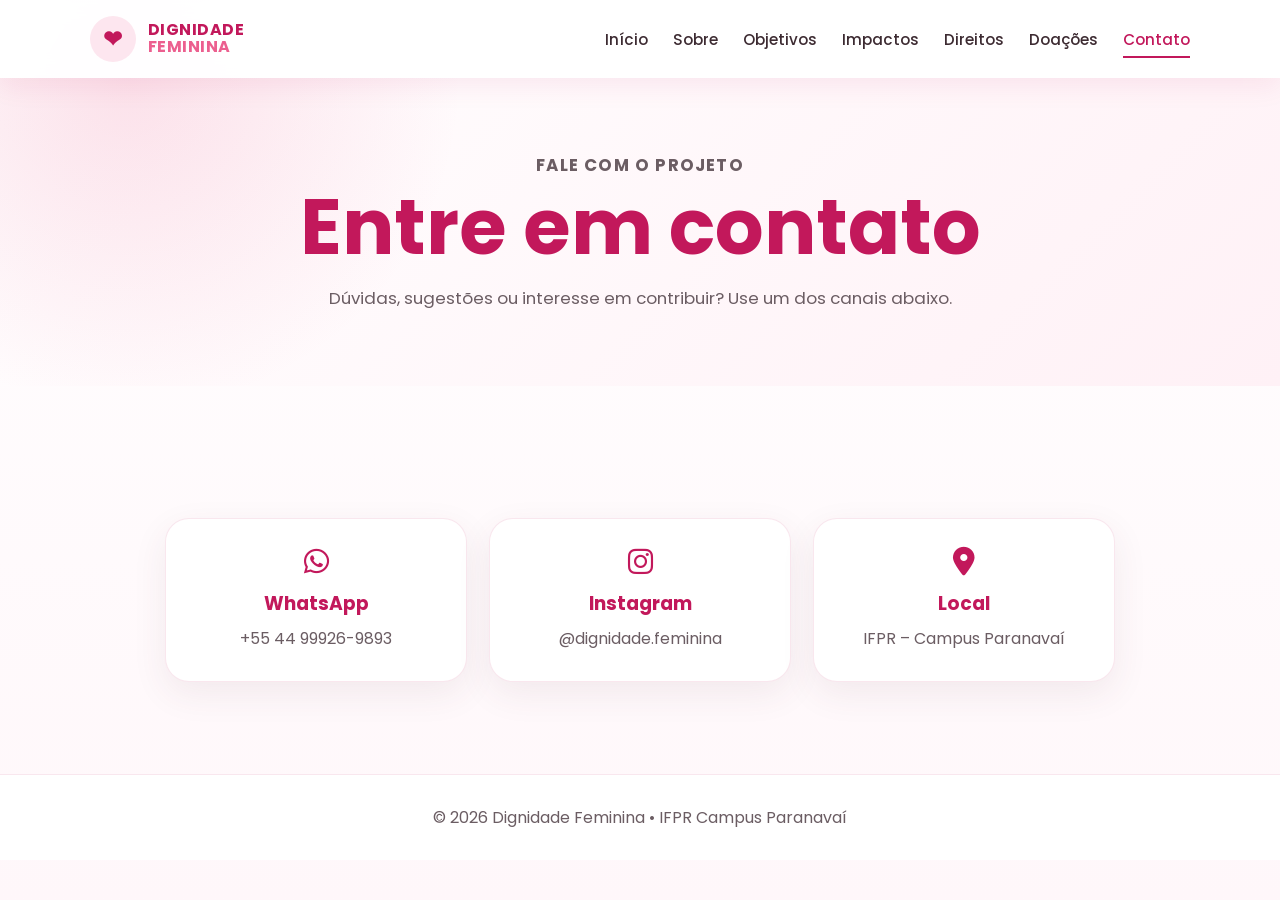
==== contato.html @ a15e407c "Versao inicial do site Dignidade Feminina" ====
<!DOCTYPE html><html lang="pt-BR"><head><meta charset="UTF-8"><meta name="viewport" content="width=device-width, initial-scale=1.0"><title>Dignidade Feminina | Contato</title><link rel="preconnect" href="https://fonts.googleapis.com"><link rel="preconnect" href="https://fonts.gstatic.com" crossorigin><link href="https://fonts.googleapis.com/css2?family=Poppins:wght@400;500;600;700;800&display=swap" rel="stylesheet"><link rel="stylesheet" href="https://cdnjs.cloudflare.com/ajax/libs/font-awesome/6.5.2/css/all.min.css"><link rel="stylesheet" href="css/style.css"></head><body>
<header class="cabecalho"><a href="index.html" class="logo"><span class="logo-icone">❤</span><span>Dignidade<br><strong>Feminina</strong></span></a><button class="menu-btn" id="menuBtn">☰</button><nav class="menu" id="menu"><a href="index.html">Início</a><a href="sobre.html">Sobre</a><a href="objetivos.html">Objetivos</a><a href="impactos.html">Impactos</a><a href="direitos.html">Direitos</a><a href="doacoes.html">Doações</a><a class="ativo" href="contato.html">Contato</a></nav></header>
<main><section class="page-hero"><p class="etiqueta">Fale com o projeto</p><h1>Entre em contato</h1><p>Dúvidas, sugestões ou interesse em contribuir? Use um dos canais abaixo.</p></section><section class="secao"><div class="contato-grid"><div class="contato-card"><i class="fa-brands fa-whatsapp"></i><h3>WhatsApp</h3><a href="https://wa.me/5544999269893" target="_blank">+55 44 99926-9893</a></div><div class="contato-card"><i class="fa-brands fa-instagram"></i><h3>Instagram</h3><a href="https://www.instagram.com/dignidade.feminina" target="_blank">@dignidade.feminina</a></div><div class="contato-card"><i class="fa-solid fa-location-dot"></i><h3>Local</h3><p>IFPR – Campus Paranavaí</p></div></div></section></main><footer><p>© 2026 Dignidade Feminina • IFPR Campus Paranavaí</p></footer><script src="js/script.js"></script></body></html>
---- css/style.css ----
:root {
  --rosa-escuro: #c2185b;
  --rosa: #d6336c;
  --rosa-medio: #ec5f8f;
  --rosa-claro: #fde6ef;
  --rosa-pastel: #fff4f8;
  --branco: #ffffff;
  --texto: #3d2b32;
  --cinza: #6b5d63;
  --cinza-claro: #f7f3f5;
  --borda: rgba(194, 24, 91, 0.10);
  --sombra: 0 18px 45px rgba(194, 24, 91, 0.16);
  --sombra-suave: 0 12px 35px rgba(95, 46, 66, 0.08);
}

* { margin: 0; padding: 0; box-sizing: border-box; }
html { scroll-behavior: smooth; }
body {
  font-family: 'Poppins', Arial, sans-serif;
  background: linear-gradient(180deg, #fff 0%, #fff7fa 100%);
  color: var(--texto);
  min-height: 100vh;
}
a { color: inherit; }

.cabecalho {
  width: 100%; min-height: 78px; padding: 16px 7%;
  background: rgba(255,255,255,.96); display:flex; align-items:center; justify-content:space-between;
  position:fixed; top:0; left:0; z-index:100; box-shadow:0 8px 25px rgba(194,24,91,.08);
  backdrop-filter: blur(10px);
}
.logo { display:flex; align-items:center; gap:12px; text-decoration:none; color:var(--rosa-escuro); font-weight:700; text-transform:uppercase; line-height:1.05; letter-spacing:.5px; }
.logo strong { color:var(--rosa-medio); }
.logo-icone { width:46px; height:46px; border-radius:50%; background:var(--rosa-claro); display:grid; place-items:center; font-size:23px; }
.menu { display:flex; align-items:center; gap:25px; }
.menu a { color:var(--texto); text-decoration:none; font-weight:500; font-size:.95rem; position:relative; padding:8px 0; }
.menu a::after { content:""; position:absolute; left:0; bottom:1px; width:0; height:2px; background:var(--rosa-escuro); transition:.2s; }
.menu a:hover, .menu a.ativo { color:var(--rosa-escuro); }
.menu a:hover::after, .menu a.ativo::after { width:100%; }
.menu-btn { display:none; border:none; background:var(--rosa-escuro); color:white; padding:8px 12px; border-radius:10px; font-size:1.3rem; cursor:pointer; }

.hero { min-height:100vh; padding:145px 7% 80px; display:grid; grid-template-columns:1.2fr .8fr; gap:50px; align-items:center; background:radial-gradient(circle at top right, rgba(236,95,143,.22), transparent 34%), linear-gradient(135deg,#fff 0%,#fff2f7 100%); }
.etiqueta { display:inline-block; color:var(--rosa-escuro); font-weight:700; text-transform:uppercase; letter-spacing:1.2px; font-size:.8rem; margin-bottom:14px; }
.etiqueta.clara { color:#fff; opacity:.92; }
.hero h1 { font-size:clamp(3rem,8vw,6.2rem); line-height:.96; color:var(--rosa-escuro); text-transform:uppercase; letter-spacing:-2px; margin-bottom:18px; }
.hero h2 { font-size:clamp(1.25rem,2.4vw,1.8rem); color:var(--rosa); margin-bottom:22px; max-width:750px; }
.hero p { max-width:710px; color:var(--cinza); font-size:1.08rem; line-height:1.8; }
.botoes { display:flex; gap:16px; flex-wrap:wrap; margin-top:34px; }
.btn { display:inline-block; padding:14px 24px; border-radius:14px; text-decoration:none; font-weight:700; transition:.25s ease; border:0; cursor:pointer; }
.btn.principal { background:var(--rosa-escuro); color:white; box-shadow:var(--sombra); }
.btn.secundario { color:var(--rosa-escuro); border:2px solid var(--rosa-escuro); background:white; }
.btn.branco { background:white; color:var(--rosa-escuro); }
.btn:hover { transform:translateY(-3px); }
.hero-card { background:white; border-radius:32px; padding:46px 38px; box-shadow:var(--sombra); border:1px solid var(--borda); position:relative; overflow:hidden; }
.hero-card::before { content:""; position:absolute; width:170px; height:170px; background:var(--rosa-claro); border-radius:50%; top:-60px; right:-45px; }
.circulo { width:90px; height:90px; border-radius:50%; background:linear-gradient(135deg,var(--rosa-escuro),var(--rosa-medio)); color:white; display:grid; place-items:center; font-size:3.2rem; margin-bottom:30px; position:relative; z-index:1; }
.hero-card h3 { color:var(--rosa-escuro); font-size:2rem; margin-bottom:15px; position:relative; z-index:1; }
.hero-card p { color:var(--cinza); line-height:1.8; position:relative; z-index:1; }

.secao { padding:92px 7%; text-align:center; }
.secao h2, .doacoes h2 { color:var(--rosa-escuro); font-size:clamp(2rem,4vw,3rem); margin-bottom:20px; }
.texto-central { max-width:920px; margin:0 auto; color:var(--cinza); line-height:1.9; font-size:1.06rem; }
.cards { display:grid; grid-template-columns:repeat(4,1fr); gap:22px; margin-top:45px; }
.card { background:white; border-radius:26px; padding:30px 24px; text-align:left; box-shadow:var(--sombra); border:1px solid var(--borda); transition:.25s ease; }
.card:hover { transform:translateY(-6px); }
.card span.numero { display:inline-grid; place-items:center; width:48px; height:48px; border-radius:15px; background:var(--rosa-claro); color:var(--rosa-escuro); font-weight:800; margin-bottom:24px; }
.card h3 { color:var(--rosa-escuro); font-size:1.35rem; margin-bottom:12px; }
.card p { color:var(--cinza); line-height:1.7; font-size:.96rem; }

.home-faixa { padding:70px 7%; background:white; }
.home-faixa .conteudo-faixa { max-width:1160px; margin:auto; display:grid; grid-template-columns:.85fr 1.15fr; gap:55px; align-items:center; }
.home-faixa .bloco-destaque { background:linear-gradient(135deg,var(--rosa-escuro),var(--rosa-medio)); color:white; border-radius:30px; padding:42px; box-shadow:var(--sombra); }
.home-faixa .bloco-destaque strong { font-size:3rem; display:block; line-height:1; margin-bottom:12px; }
.home-faixa .bloco-destaque p { line-height:1.7; }
.home-faixa h2 { color:var(--rosa-escuro); font-size:clamp(2rem,4vw,3rem); margin-bottom:16px; }
.home-faixa p { color:var(--cinza); line-height:1.8; }

.page-hero { padding:150px 7% 72px; text-align:center; background:radial-gradient(circle at 10% 20%, rgba(236,95,143,.18), transparent 28%), linear-gradient(135deg,#fff,#fff1f6); }
.page-hero h1 { color:var(--rosa-escuro); font-size:clamp(2.7rem,6vw,5rem); line-height:1.03; margin:8px auto 16px; max-width:1000px; }
.page-hero p { max-width:820px; margin:0 auto; color:var(--cinza); line-height:1.8; font-size:1.05rem; }

.conteudo-pagina { padding:75px 7%; }
.conteudo-largo { max-width:1120px; margin:0 auto; }
.bloco-texto { background:white; border-radius:26px; padding:38px; box-shadow:var(--sombra-suave); border:1px solid var(--borda); margin-bottom:28px; }
.bloco-texto h2 { color:var(--rosa-escuro); margin-bottom:14px; font-size:1.8rem; }
.bloco-texto h3 { color:var(--rosa); margin:24px 0 8px; }
.bloco-texto p, .bloco-texto li { color:var(--cinza); line-height:1.85; }
.bloco-texto ul { padding-left:22px; }

.grid-2 { display:grid; grid-template-columns:repeat(2,1fr); gap:22px; }
.grid-3 { display:grid; grid-template-columns:repeat(3,1fr); gap:22px; }
.dado-card { background:white; border-radius:26px; padding:30px; border:1px solid var(--borda); box-shadow:var(--sombra-suave); text-align:left; }
.dado-card .valor { color:var(--rosa-escuro); font-size:2.3rem; font-weight:800; line-height:1.1; display:block; margin-bottom:10px; }
.dado-card p { color:var(--cinza); line-height:1.65; }
.dado-card small { display:block; margin-top:14px; color:#8b7c83; }

.impacto-card { background:white; border-radius:26px; padding:30px; box-shadow:var(--sombra-suave); border:1px solid var(--borda); }
.impacto-icone { width:55px; height:55px; display:grid; place-items:center; background:var(--rosa-claro); color:var(--rosa-escuro); border-radius:18px; font-size:1.35rem; margin-bottom:18px; }
.impacto-card h3 { color:var(--rosa-escuro); margin-bottom:10px; }
.impacto-card p { color:var(--cinza); line-height:1.7; }

.mito-card { background:white; border-radius:24px; padding:28px; border:1px solid var(--borda); box-shadow:var(--sombra-suave); }
.mito-card .selo { display:inline-block; font-size:.75rem; font-weight:800; letter-spacing:1px; text-transform:uppercase; color:white; background:var(--rosa-escuro); padding:7px 11px; border-radius:999px; margin-bottom:15px; }
.mito-card.verdade .selo { background:var(--rosa-medio); }
.mito-card h3 { margin-bottom:10px; color:var(--texto); }
.mito-card p { color:var(--cinza); line-height:1.7; }

.passos { counter-reset:passo; display:grid; gap:16px; margin-top:25px; }
.passo { counter-increment:passo; display:grid; grid-template-columns:52px 1fr; gap:16px; align-items:start; background:var(--rosa-pastel); padding:20px; border-radius:18px; }
.passo::before { content:counter(passo); width:44px; height:44px; border-radius:50%; background:var(--rosa-escuro); color:white; display:grid; place-items:center; font-weight:800; }
.passo h3 { color:var(--rosa-escuro); margin-bottom:5px; }
.passo p { color:var(--cinza); line-height:1.65; }

.cta-rosa { margin:30px 7% 80px; padding:48px; border-radius:32px; background:linear-gradient(135deg,var(--rosa-escuro),var(--rosa-medio)); color:white; display:flex; align-items:center; justify-content:space-between; gap:30px; box-shadow:var(--sombra); }
.cta-rosa h2 { color:white; margin-bottom:10px; font-size:2rem; }
.cta-rosa p { max-width:780px; line-height:1.75; opacity:.95; }

.doacoes { margin:30px 7%; padding:48px; border-radius:32px; background:linear-gradient(135deg,var(--rosa-escuro),var(--rosa-medio)); color:white; display:flex; align-items:center; justify-content:space-between; gap:30px; box-shadow:var(--sombra); }
.doacoes h2 { color:white; margin-bottom:12px; }
.doacoes p { max-width:850px; line-height:1.8; }

.contato-grid { display:grid; grid-template-columns:repeat(3,1fr); gap:22px; max-width:950px; margin:40px auto 0; }
.contato-card { background:white; padding:28px; border-radius:24px; box-shadow:var(--sombra-suave); border:1px solid var(--borda); text-align:center; }
.contato-card i { font-size:1.8rem; color:var(--rosa-escuro); margin-bottom:14px; }
.contato-card h3 { color:var(--rosa-escuro); margin-bottom:8px; }
.contato-card a, .contato-card p { color:var(--cinza); text-decoration:none; line-height:1.65; }
.contato-card a:hover { color:var(--rosa-escuro); text-decoration:underline; }

.fonte-box { margin-top:28px; padding:20px 24px; border-radius:18px; background:#fff8fb; border-left:4px solid var(--rosa-medio); color:var(--cinza); font-size:.9rem; line-height:1.7; }
.fonte-box a { color:var(--rosa-escuro); font-weight:600; }

footer { text-align:center; padding:30px 7%; color:var(--cinza); background:white; border-top:1px solid var(--borda); }

@media (max-width: 1050px) {
  .menu { gap:17px; }
  .menu a { font-size:.88rem; }
  .cards { grid-template-columns:repeat(2,1fr); }
  .grid-3 { grid-template-columns:repeat(2,1fr); }
}
@media (max-width: 900px) {
  .menu-btn { display:block; }
  .menu { display:none; position:absolute; top:78px; left:0; width:100%; background:white; padding:22px 7%; flex-direction:column; align-items:flex-start; box-shadow:0 16px 30px rgba(194,24,91,.12); }
  .menu.ativo { display:flex; }
  .hero { grid-template-columns:1fr; padding-top:125px; }
  .home-faixa .conteudo-faixa, .grid-2 { grid-template-columns:1fr; }
  .cta-rosa, .doacoes { flex-direction:column; align-items:flex-start; }
  .contato-grid { grid-template-columns:1fr; }
}
@media (max-width: 560px) {
  .cards, .grid-3 { grid-template-columns:1fr; }
  .hero h1 { letter-spacing:-1px; }
  .doacoes, .cta-rosa { padding:32px 24px; }
  .bloco-texto { padding:28px 22px; }
  .page-hero { padding-top:125px; }
}

/* Gráfico da página inicial */
.home-dados-layout { align-items:stretch !important; }
.painel-grafico {
  background:linear-gradient(145deg,#fff 0%,#fff8fb 100%);
  border:1px solid var(--borda);
  border-radius:30px;
  padding:34px;
  box-shadow:var(--sombra);
  text-align:left;
  position:relative;
  overflow:hidden;
}
.painel-grafico::after {
  content:""; position:absolute; width:180px; height:180px; border-radius:50%;
  background:rgba(236,95,143,.10); right:-70px; top:-85px; pointer-events:none;
}
.grafico-cabecalho { display:flex; justify-content:space-between; gap:20px; align-items:flex-start; position:relative; z-index:1; }
.grafico-cabecalho strong { display:block; color:var(--rosa-escuro); font-size:clamp(2.7rem,5vw,4.4rem); line-height:1; margin:4px 0 10px; }
.grafico-resumo { color:var(--cinza) !important; line-height:1.6 !important; font-size:.96rem !important; max-width:520px; }
.grafico-ano { flex:0 0 auto; background:var(--rosa-claro); color:var(--rosa-escuro); font-size:.74rem; font-weight:700; padding:8px 11px; border-radius:999px; }
.grafico-barras { display:grid; gap:22px; margin-top:30px; position:relative; z-index:1; }
.barra-item { display:grid; gap:8px; }
.barra-topo { display:flex; justify-content:space-between; gap:18px; align-items:flex-end; color:var(--texto); font-size:.84rem; }
.barra-topo span { color:var(--cinza); font-weight:500; }
.barra-topo b { color:var(--rosa-escuro); white-space:nowrap; font-size:.9rem; }
.barra-trilho { width:100%; height:13px; border-radius:999px; background:#f4dce5; overflow:hidden; }
.barra-trilho span { display:block; height:100%; min-width:10px; border-radius:999px; background:linear-gradient(90deg,var(--rosa-escuro),var(--rosa-medio)); box-shadow:0 4px 12px rgba(194,24,91,.18); }
.grafico-fonte { margin-top:24px; color:#8b7c83 !important; font-size:.76rem !important; line-height:1.55 !important; }
.home-texto-dados { display:flex; flex-direction:column; justify-content:center; }
.mini-destaques { display:grid; grid-template-columns:1fr 1fr; gap:13px; margin-top:24px; }
.mini-destaques > div { display:flex; gap:12px; align-items:flex-start; background:var(--rosa-pastel); border:1px solid var(--borda); border-radius:17px; padding:15px; }
.mini-destaques i { width:35px; height:35px; border-radius:11px; background:var(--rosa-claro); color:var(--rosa-escuro); display:grid; place-items:center; flex:0 0 35px; }
.mini-destaques span { display:grid; gap:2px; }
.mini-destaques b { color:var(--rosa-escuro); font-size:.88rem; }
.mini-destaques small { color:var(--cinza); line-height:1.45; font-size:.75rem; }

@media (max-width: 900px) {
  .grafico-cabecalho { flex-direction:column; }
}
@media (max-width: 560px) {
  .painel-grafico { padding:25px 20px; }
  .mini-destaques { grid-template-columns:1fr; }
  .barra-topo { font-size:.77rem; }
}
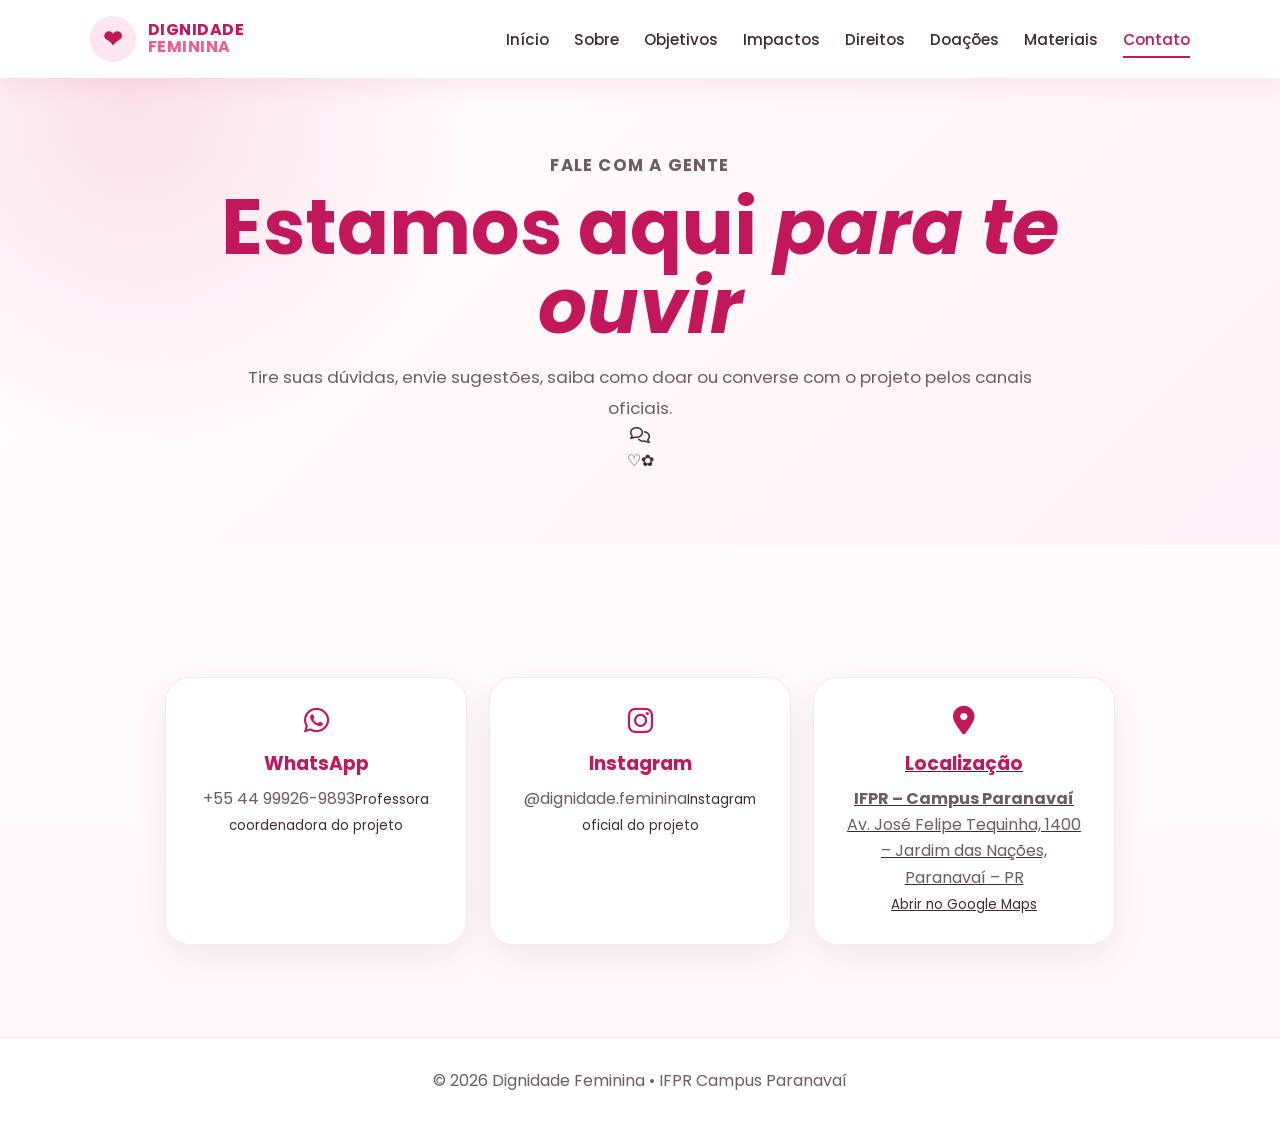
==== commit 4b9ed907: "Add files via upload" ====
--- a/contato.html
+++ b/contato.html
@@ -1,3 +1,13 @@
-<!DOCTYPE html><html lang="pt-BR"><head><meta charset="UTF-8"><meta name="viewport" content="width=device-width, initial-scale=1.0"><title>Dignidade Feminina | Contato</title><link rel="preconnect" href="https://fonts.googleapis.com"><link rel="preconnect" href="https://fonts.gstatic.com" crossorigin><link href="https://fonts.googleapis.com/css2?family=Poppins:wght@400;500;600;700;800&display=swap" rel="stylesheet"><link rel="stylesheet" href="https://cdnjs.cloudflare.com/ajax/libs/font-awesome/6.5.2/css/all.min.css"><link rel="stylesheet" href="css/style.css"></head><body>
-<header class="cabecalho"><a href="index.html" class="logo"><span class="logo-icone">❤</span><span>Dignidade<br><strong>Feminina</strong></span></a><button class="menu-btn" id="menuBtn">☰</button><nav class="menu" id="menu"><a href="index.html">Início</a><a href="sobre.html">Sobre</a><a href="objetivos.html">Objetivos</a><a href="impactos.html">Impactos</a><a href="direitos.html">Direitos</a><a href="doacoes.html">Doações</a><a class="ativo" href="contato.html">Contato</a></nav></header>
-<main><section class="page-hero"><p class="etiqueta">Fale com o projeto</p><h1>Entre em contato</h1><p>Dúvidas, sugestões ou interesse em contribuir? Use um dos canais abaixo.</p></section><section class="secao"><div class="contato-grid"><div class="contato-card"><i class="fa-brands fa-whatsapp"></i><h3>WhatsApp</h3><a href="https://wa.me/5544999269893" target="_blank">+55 44 99926-9893</a></div><div class="contato-card"><i class="fa-brands fa-instagram"></i><h3>Instagram</h3><a href="https://www.instagram.com/dignidade.feminina" target="_blank">@dignidade.feminina</a></div><div class="contato-card"><i class="fa-solid fa-location-dot"></i><h3>Local</h3><p>IFPR – Campus Paranavaí</p></div></div></section></main><footer><p>© 2026 Dignidade Feminina • IFPR Campus Paranavaí</p></footer><script src="js/script.js"></script></body></html>
+<!DOCTYPE html><html lang="pt-BR"><head><meta charset="UTF-8"><meta name="viewport" content="width=device-width, initial-scale=1.0"><title>Dignidade Feminina | Contato</title><link rel="preconnect" href="https://fonts.googleapis.com"><link rel="preconnect" href="https://fonts.gstatic.com" crossorigin><link href="https://fonts.googleapis.com/css2?family=Poppins:wght@400;500;600;700;800&display=swap" rel="stylesheet"><link rel="stylesheet" href="https://cdnjs.cloudflare.com/ajax/libs/font-awesome/6.5.2/css/all.min.css"><link rel="stylesheet" href="css/style.css"></head><body class="page-contato">
+<header class="cabecalho"><a href="index.html" class="logo"><span class="logo-icone">❤</span><span>Dignidade<br><strong>Feminina</strong></span></a><button class="menu-btn" id="menuBtn">☰</button><nav class="menu" id="menu"><a href="index.html">Início</a><a href="sobre.html">Sobre</a><a href="objetivos.html">Objetivos</a><a href="impactos.html">Impactos</a><a href="direitos.html">Direitos</a><a href="doacoes.html">Doações</a><a href="materiais.html">Materiais</a><a class="ativo" href="contato.html">Contato</a></nav></header>
+<main><section class="page-hero unified-hero">
+      <div class="unified-hero-copy">
+        <p class="etiqueta">Fale com a gente <span class="linha-etiqueta"></span></p>
+        <h1>Estamos aqui <em>para te ouvir</em></h1>
+        <p>Tire suas dúvidas, envie sugestões, saiba como doar ou converse com o projeto pelos canais oficiais.</p>
+      </div>
+      <div class="unified-hero-art" aria-hidden="true">
+        <div class="art-orb"><i class="fa-regular fa-comments"></i></div>
+        <span class="art-heart">♡</span><span class="art-flower">✿</span>
+      </div>
+    </section><section class="secao"><div class="contato-grid"><div class="contato-card"><i class="fa-brands fa-whatsapp"></i><h3>WhatsApp</h3><a href="https://wa.me/5544999269893" target="_blank" rel="noopener">+55 44 99926-9893</a><small>Professora coordenadora do projeto</small></div><div class="contato-card"><i class="fa-brands fa-instagram"></i><h3>Instagram</h3><a href="https://www.instagram.com/dignidade.feminina" target="_blank" rel="noopener">@dignidade.feminina</a><small>Instagram oficial do projeto</small></div><a class="contato-card contato-card-link" href="https://www.google.com/maps/search/?api=1&query=Av.%20Jos%C3%A9%20Felipe%20Tequinha%2C%201400%20-%20Jardim%20das%20Na%C3%A7%C3%B5es%2C%20Paranava%C3%AD%20-%20PR" target="_blank" rel="noopener"><i class="fa-solid fa-location-dot"></i><h3>Localização</h3><p><strong>IFPR – Campus Paranavaí</strong><br>Av. José Felipe Tequinha, 1400 – Jardim das Nações, Paranavaí – PR</p><small>Abrir no Google Maps</small></a></div></section></main><footer><p>© 2026 Dignidade Feminina • IFPR Campus Paranavaí</p></footer><script src="js/script.js"></script></body></html>
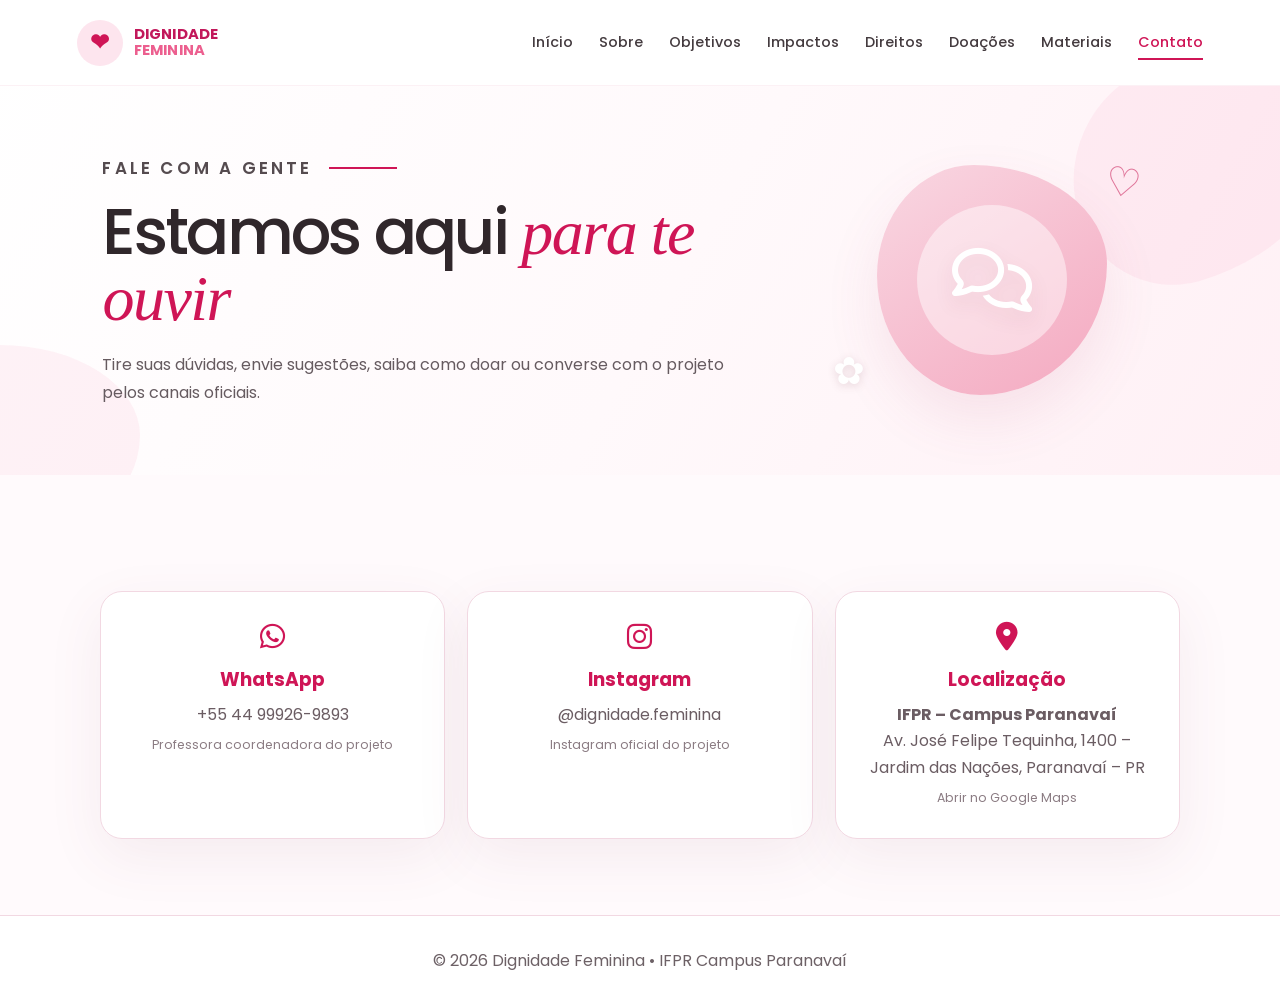
==== commit acea82a5: "Add files via upload" ====
--- a/contato.html
+++ b/contato.html
@@ -1,4 +1,4 @@
-<!DOCTYPE html><html lang="pt-BR"><head><meta charset="UTF-8"><meta name="viewport" content="width=device-width, initial-scale=1.0"><title>Dignidade Feminina | Contato</title><link rel="preconnect" href="https://fonts.googleapis.com"><link rel="preconnect" href="https://fonts.gstatic.com" crossorigin><link href="https://fonts.googleapis.com/css2?family=Poppins:wght@400;500;600;700;800&display=swap" rel="stylesheet"><link rel="stylesheet" href="https://cdnjs.cloudflare.com/ajax/libs/font-awesome/6.5.2/css/all.min.css"><link rel="stylesheet" href="css/style.css"></head><body class="page-contato">
+<!DOCTYPE html><html lang="pt-BR"><head><meta charset="UTF-8"><meta name="viewport" content="width=device-width, initial-scale=1.0"><title>Dignidade Feminina | Contato</title><link rel="preconnect" href="https://fonts.googleapis.com"><link rel="preconnect" href="https://fonts.gstatic.com" crossorigin><link href="https://fonts.googleapis.com/css2?family=Poppins:wght@400;500;600;700;800&display=swap" rel="stylesheet"><link rel="stylesheet" href="https://cdnjs.cloudflare.com/ajax/libs/font-awesome/6.5.2/css/all.min.css"><link rel="stylesheet" href="style.css"></head><body class="page-contato">
 <header class="cabecalho"><a href="index.html" class="logo"><span class="logo-icone">❤</span><span>Dignidade<br><strong>Feminina</strong></span></a><button class="menu-btn" id="menuBtn">☰</button><nav class="menu" id="menu"><a href="index.html">Início</a><a href="sobre.html">Sobre</a><a href="objetivos.html">Objetivos</a><a href="impactos.html">Impactos</a><a href="direitos.html">Direitos</a><a href="doacoes.html">Doações</a><a href="materiais.html">Materiais</a><a class="ativo" href="contato.html">Contato</a></nav></header>
 <main><section class="page-hero unified-hero">
       <div class="unified-hero-copy">
@@ -10,4 +10,4 @@
         <div class="art-orb"><i class="fa-regular fa-comments"></i></div>
         <span class="art-heart">♡</span><span class="art-flower">✿</span>
       </div>
-    </section><section class="secao"><div class="contato-grid"><div class="contato-card"><i class="fa-brands fa-whatsapp"></i><h3>WhatsApp</h3><a href="https://wa.me/5544999269893" target="_blank" rel="noopener">+55 44 99926-9893</a><small>Professora coordenadora do projeto</small></div><div class="contato-card"><i class="fa-brands fa-instagram"></i><h3>Instagram</h3><a href="https://www.instagram.com/dignidade.feminina" target="_blank" rel="noopener">@dignidade.feminina</a><small>Instagram oficial do projeto</small></div><a class="contato-card contato-card-link" href="https://www.google.com/maps/search/?api=1&query=Av.%20Jos%C3%A9%20Felipe%20Tequinha%2C%201400%20-%20Jardim%20das%20Na%C3%A7%C3%B5es%2C%20Paranava%C3%AD%20-%20PR" target="_blank" rel="noopener"><i class="fa-solid fa-location-dot"></i><h3>Localização</h3><p><strong>IFPR – Campus Paranavaí</strong><br>Av. José Felipe Tequinha, 1400 – Jardim das Nações, Paranavaí – PR</p><small>Abrir no Google Maps</small></a></div></section></main><footer><p>© 2026 Dignidade Feminina • IFPR Campus Paranavaí</p></footer><script src="js/script.js"></script></body></html>
+    </section><section class="secao"><div class="contato-grid"><div class="contato-card"><i class="fa-brands fa-whatsapp"></i><h3>WhatsApp</h3><a href="https://wa.me/5544999269893" target="_blank" rel="noopener">+55 44 99926-9893</a><small>Professora coordenadora do projeto</small></div><div class="contato-card"><i class="fa-brands fa-instagram"></i><h3>Instagram</h3><a href="https://www.instagram.com/dignidade.feminina" target="_blank" rel="noopener">@dignidade.feminina</a><small>Instagram oficial do projeto</small></div><a class="contato-card contato-card-link" href="https://www.google.com/maps/search/?api=1&query=Av.%20Jos%C3%A9%20Felipe%20Tequinha%2C%201400%20-%20Jardim%20das%20Na%C3%A7%C3%B5es%2C%20Paranava%C3%AD%20-%20PR" target="_blank" rel="noopener"><i class="fa-solid fa-location-dot"></i><h3>Localização</h3><p><strong>IFPR – Campus Paranavaí</strong><br>Av. José Felipe Tequinha, 1400 – Jardim das Nações, Paranavaí – PR</p><small>Abrir no Google Maps</small></a></div></section></main><footer><p>© 2026 Dignidade Feminina • IFPR Campus Paranavaí</p></footer><script src="script.js"></script></body></html>
--- a/style.css
+++ b/style.css
@@ -0,0 +1,620 @@
+:root {
+  --rosa-escuro: #c2185b;
+  --rosa: #d6336c;
+  --rosa-medio: #ec5f8f;
+  --rosa-claro: #fde6ef;
+  --rosa-pastel: #fff4f8;
+  --branco: #ffffff;
+  --texto: #3d2b32;
+  --cinza: #6b5d63;
+  --cinza-claro: #f7f3f5;
+  --borda: rgba(194, 24, 91, 0.10);
+  --sombra: 0 18px 45px rgba(194, 24, 91, 0.16);
+  --sombra-suave: 0 12px 35px rgba(95, 46, 66, 0.08);
+}
+
+* { margin: 0; padding: 0; box-sizing: border-box; }
+html { scroll-behavior: smooth; }
+body {
+  font-family: 'Poppins', Arial, sans-serif;
+  background: linear-gradient(180deg, #fff 0%, #fff7fa 100%);
+  color: var(--texto);
+  min-height: 100vh;
+}
+a { color: inherit; }
+
+.cabecalho {
+  width: 100%; min-height: 78px; padding: 16px 7%;
+  background: rgba(255,255,255,.96); display:flex; align-items:center; justify-content:space-between;
+  position:fixed; top:0; left:0; z-index:100; box-shadow:0 8px 25px rgba(194,24,91,.08);
+  backdrop-filter: blur(10px);
+}
+.logo { display:flex; align-items:center; gap:12px; text-decoration:none; color:var(--rosa-escuro); font-weight:700; text-transform:uppercase; line-height:1.05; letter-spacing:.5px; }
+.logo strong { color:var(--rosa-medio); }
+.logo-icone { width:46px; height:46px; border-radius:50%; background:var(--rosa-claro); display:grid; place-items:center; font-size:23px; }
+.menu { display:flex; align-items:center; gap:25px; }
+.menu a { color:var(--texto); text-decoration:none; font-weight:500; font-size:.95rem; position:relative; padding:8px 0; }
+.menu a::after { content:""; position:absolute; left:0; bottom:1px; width:0; height:2px; background:var(--rosa-escuro); transition:.2s; }
+.menu a:hover, .menu a.ativo { color:var(--rosa-escuro); }
+.menu a:hover::after, .menu a.ativo::after { width:100%; }
+.menu-btn { display:none; border:none; background:var(--rosa-escuro); color:white; padding:8px 12px; border-radius:10px; font-size:1.3rem; cursor:pointer; }
+
+.hero { min-height:100vh; padding:145px 7% 80px; display:grid; grid-template-columns:1.2fr .8fr; gap:50px; align-items:center; background:radial-gradient(circle at top right, rgba(236,95,143,.22), transparent 34%), linear-gradient(135deg,#fff 0%,#fff2f7 100%); }
+.etiqueta { display:inline-block; color:var(--rosa-escuro); font-weight:700; text-transform:uppercase; letter-spacing:1.2px; font-size:.8rem; margin-bottom:14px; }
+.etiqueta.clara { color:#fff; opacity:.92; }
+.hero h1 { font-size:clamp(3rem,8vw,6.2rem); line-height:.96; color:var(--rosa-escuro); text-transform:uppercase; letter-spacing:-2px; margin-bottom:18px; }
+.hero h2 { font-size:clamp(1.25rem,2.4vw,1.8rem); color:var(--rosa); margin-bottom:22px; max-width:750px; }
+.hero p { max-width:710px; color:var(--cinza); font-size:1.08rem; line-height:1.8; }
+.botoes { display:flex; gap:16px; flex-wrap:wrap; margin-top:34px; }
+.btn { display:inline-block; padding:14px 24px; border-radius:14px; text-decoration:none; font-weight:700; transition:.25s ease; border:0; cursor:pointer; }
+.btn.principal { background:var(--rosa-escuro); color:white; box-shadow:var(--sombra); }
+.btn.secundario { color:var(--rosa-escuro); border:2px solid var(--rosa-escuro); background:white; }
+.btn.branco { background:white; color:var(--rosa-escuro); }
+.btn:hover { transform:translateY(-3px); }
+.hero-card { background:white; border-radius:32px; padding:46px 38px; box-shadow:var(--sombra); border:1px solid var(--borda); position:relative; overflow:hidden; }
+.hero-card::before { content:""; position:absolute; width:170px; height:170px; background:var(--rosa-claro); border-radius:50%; top:-60px; right:-45px; }
+.circulo { width:90px; height:90px; border-radius:50%; background:linear-gradient(135deg,var(--rosa-escuro),var(--rosa-medio)); color:white; display:grid; place-items:center; font-size:3.2rem; margin-bottom:30px; position:relative; z-index:1; }
+.hero-card h3 { color:var(--rosa-escuro); font-size:2rem; margin-bottom:15px; position:relative; z-index:1; }
+.hero-card p { color:var(--cinza); line-height:1.8; position:relative; z-index:1; }
+
+.secao { padding:92px 7%; text-align:center; }
+.secao h2, .doacoes h2 { color:var(--rosa-escuro); font-size:clamp(2rem,4vw,3rem); margin-bottom:20px; }
+.texto-central { max-width:920px; margin:0 auto; color:var(--cinza); line-height:1.9; font-size:1.06rem; }
+.cards { display:grid; grid-template-columns:repeat(4,1fr); gap:22px; margin-top:45px; }
+.card { background:white; border-radius:26px; padding:30px 24px; text-align:left; box-shadow:var(--sombra); border:1px solid var(--borda); transition:.25s ease; }
+.card:hover { transform:translateY(-6px); }
+.card span.numero { display:inline-grid; place-items:center; width:48px; height:48px; border-radius:15px; background:var(--rosa-claro); color:var(--rosa-escuro); font-weight:800; margin-bottom:24px; }
+.card h3 { color:var(--rosa-escuro); font-size:1.35rem; margin-bottom:12px; }
+.card p { color:var(--cinza); line-height:1.7; font-size:.96rem; }
+
+.home-faixa { padding:70px 7%; background:white; }
+.home-faixa .conteudo-faixa { max-width:1160px; margin:auto; display:grid; grid-template-columns:.85fr 1.15fr; gap:55px; align-items:center; }
+.home-faixa .bloco-destaque { background:linear-gradient(135deg,var(--rosa-escuro),var(--rosa-medio)); color:white; border-radius:30px; padding:42px; box-shadow:var(--sombra); }
+.home-faixa .bloco-destaque strong { font-size:3rem; display:block; line-height:1; margin-bottom:12px; }
+.home-faixa .bloco-destaque p { line-height:1.7; }
+.home-faixa h2 { color:var(--rosa-escuro); font-size:clamp(2rem,4vw,3rem); margin-bottom:16px; }
+.home-faixa p { color:var(--cinza); line-height:1.8; }
+
+.page-hero { padding:150px 7% 72px; text-align:center; background:radial-gradient(circle at 10% 20%, rgba(236,95,143,.18), transparent 28%), linear-gradient(135deg,#fff,#fff1f6); }
+.page-hero h1 { color:var(--rosa-escuro); font-size:clamp(2.7rem,6vw,5rem); line-height:1.03; margin:8px auto 16px; max-width:1000px; }
+.page-hero p { max-width:820px; margin:0 auto; color:var(--cinza); line-height:1.8; font-size:1.05rem; }
+
+.conteudo-pagina { padding:75px 7%; }
+.conteudo-largo { max-width:1120px; margin:0 auto; }
+.bloco-texto { background:white; border-radius:26px; padding:38px; box-shadow:var(--sombra-suave); border:1px solid var(--borda); margin-bottom:28px; }
+.bloco-texto h2 { color:var(--rosa-escuro); margin-bottom:14px; font-size:1.8rem; }
+.bloco-texto h3 { color:var(--rosa); margin:24px 0 8px; }
+.bloco-texto p, .bloco-texto li { color:var(--cinza); line-height:1.85; }
+.bloco-texto ul { padding-left:22px; }
+
+.grid-2 { display:grid; grid-template-columns:repeat(2,1fr); gap:22px; }
+.grid-3 { display:grid; grid-template-columns:repeat(3,1fr); gap:22px; }
+.dado-card { background:white; border-radius:26px; padding:30px; border:1px solid var(--borda); box-shadow:var(--sombra-suave); text-align:left; }
+.dado-card .valor { color:var(--rosa-escuro); font-size:2.3rem; font-weight:800; line-height:1.1; display:block; margin-bottom:10px; }
+.dado-card p { color:var(--cinza); line-height:1.65; }
+.dado-card small { display:block; margin-top:14px; color:#8b7c83; }
+
+.impacto-card { background:white; border-radius:26px; padding:30px; box-shadow:var(--sombra-suave); border:1px solid var(--borda); }
+.impacto-icone { width:55px; height:55px; display:grid; place-items:center; background:var(--rosa-claro); color:var(--rosa-escuro); border-radius:18px; font-size:1.35rem; margin-bottom:18px; }
+.impacto-card h3 { color:var(--rosa-escuro); margin-bottom:10px; }
+.impacto-card p { color:var(--cinza); line-height:1.7; }
+
+.mito-card { background:white; border-radius:24px; padding:28px; border:1px solid var(--borda); box-shadow:var(--sombra-suave); }
+.mito-card .selo { display:inline-block; font-size:.75rem; font-weight:800; letter-spacing:1px; text-transform:uppercase; color:white; background:var(--rosa-escuro); padding:7px 11px; border-radius:999px; margin-bottom:15px; }
+.mito-card.verdade .selo { background:var(--rosa-medio); }
+.mito-card h3 { margin-bottom:10px; color:var(--texto); }
+.mito-card p { color:var(--cinza); line-height:1.7; }
+
+.passos { counter-reset:passo; display:grid; gap:16px; margin-top:25px; }
+.passo { counter-increment:passo; display:grid; grid-template-columns:52px 1fr; gap:16px; align-items:start; background:var(--rosa-pastel); padding:20px; border-radius:18px; }
+.passo::before { content:counter(passo); width:44px; height:44px; border-radius:50%; background:var(--rosa-escuro); color:white; display:grid; place-items:center; font-weight:800; }
+.passo h3 { color:var(--rosa-escuro); margin-bottom:5px; }
+.passo p { color:var(--cinza); line-height:1.65; }
+
+.cta-rosa { margin:30px 7% 80px; padding:48px; border-radius:32px; background:linear-gradient(135deg,var(--rosa-escuro),var(--rosa-medio)); color:white; display:flex; align-items:center; justify-content:space-between; gap:30px; box-shadow:var(--sombra); }
+.cta-rosa h2 { color:white; margin-bottom:10px; font-size:2rem; }
+.cta-rosa p { max-width:780px; line-height:1.75; opacity:.95; }
+
+.doacoes { margin:30px 7%; padding:48px; border-radius:32px; background:linear-gradient(135deg,var(--rosa-escuro),var(--rosa-medio)); color:white; display:flex; align-items:center; justify-content:space-between; gap:30px; box-shadow:var(--sombra); }
+.doacoes h2 { color:white; margin-bottom:12px; }
+.doacoes p { max-width:850px; line-height:1.8; }
+
+.contato-grid { display:grid; grid-template-columns:repeat(3,1fr); gap:22px; max-width:950px; margin:40px auto 0; }
+.contato-card { background:white; padding:28px; border-radius:24px; box-shadow:var(--sombra-suave); border:1px solid var(--borda); text-align:center; }
+.contato-card i { font-size:1.8rem; color:var(--rosa-escuro); margin-bottom:14px; }
+.contato-card h3 { color:var(--rosa-escuro); margin-bottom:8px; }
+.contato-card a, .contato-card p { color:var(--cinza); text-decoration:none; line-height:1.65; }
+.contato-card a:hover { color:var(--rosa-escuro); text-decoration:underline; }
+
+.fonte-box { margin-top:28px; padding:20px 24px; border-radius:18px; background:#fff8fb; border-left:4px solid var(--rosa-medio); color:var(--cinza); font-size:.9rem; line-height:1.7; }
+.fonte-box a { color:var(--rosa-escuro); font-weight:600; }
+
+footer { text-align:center; padding:30px 7%; color:var(--cinza); background:white; border-top:1px solid var(--borda); }
+
+@media (max-width: 1050px) {
+  .menu { gap:17px; }
+  .menu a { font-size:.88rem; }
+  .cards { grid-template-columns:repeat(2,1fr); }
+  .grid-3 { grid-template-columns:repeat(2,1fr); }
+}
+@media (max-width: 900px) {
+  .menu-btn { display:block; }
+  .menu { display:none; position:absolute; top:78px; left:0; width:100%; background:white; padding:22px 7%; flex-direction:column; align-items:flex-start; box-shadow:0 16px 30px rgba(194,24,91,.12); }
+  .menu.ativo { display:flex; }
+  .hero { grid-template-columns:1fr; padding-top:125px; }
+  .home-faixa .conteudo-faixa, .grid-2 { grid-template-columns:1fr; }
+  .cta-rosa, .doacoes { flex-direction:column; align-items:flex-start; }
+  .contato-grid { grid-template-columns:1fr; }
+}
+@media (max-width: 560px) {
+  .cards, .grid-3 { grid-template-columns:1fr; }
+  .hero h1 { letter-spacing:-1px; }
+  .doacoes, .cta-rosa { padding:32px 24px; }
+  .bloco-texto { padding:28px 22px; }
+  .page-hero { padding-top:125px; }
+}
+
+/* Gráfico da página inicial */
+.home-dados-layout { align-items:stretch !important; }
+.painel-grafico {
+  background:linear-gradient(145deg,#fff 0%,#fff8fb 100%);
+  border:1px solid var(--borda);
+  border-radius:30px;
+  padding:34px;
+  box-shadow:var(--sombra);
+  text-align:left;
+  position:relative;
+  overflow:hidden;
+}
+.painel-grafico::after {
+  content:""; position:absolute; width:180px; height:180px; border-radius:50%;
+  background:rgba(236,95,143,.10); right:-70px; top:-85px; pointer-events:none;
+}
+.grafico-cabecalho { display:flex; justify-content:space-between; gap:20px; align-items:flex-start; position:relative; z-index:1; }
+.grafico-cabecalho strong { display:block; color:var(--rosa-escuro); font-size:clamp(2.7rem,5vw,4.4rem); line-height:1; margin:4px 0 10px; }
+.grafico-resumo { color:var(--cinza) !important; line-height:1.6 !important; font-size:.96rem !important; max-width:520px; }
+.grafico-ano { flex:0 0 auto; background:var(--rosa-claro); color:var(--rosa-escuro); font-size:.74rem; font-weight:700; padding:8px 11px; border-radius:999px; }
+.grafico-barras { display:grid; gap:22px; margin-top:30px; position:relative; z-index:1; }
+.barra-item { display:grid; gap:8px; }
+.barra-topo { display:flex; justify-content:space-between; gap:18px; align-items:flex-end; color:var(--texto); font-size:.84rem; }
+.barra-topo span { color:var(--cinza); font-weight:500; }
+.barra-topo b { color:var(--rosa-escuro); white-space:nowrap; font-size:.9rem; }
+.barra-trilho { width:100%; height:13px; border-radius:999px; background:#f4dce5; overflow:hidden; }
+.barra-trilho span { display:block; height:100%; min-width:10px; border-radius:999px; background:linear-gradient(90deg,var(--rosa-escuro),var(--rosa-medio)); box-shadow:0 4px 12px rgba(194,24,91,.18); }
+.grafico-fonte { margin-top:24px; color:#8b7c83 !important; font-size:.76rem !important; line-height:1.55 !important; }
+.home-texto-dados { display:flex; flex-direction:column; justify-content:center; }
+.mini-destaques { display:grid; grid-template-columns:1fr 1fr; gap:13px; margin-top:24px; }
+.mini-destaques > div { display:flex; gap:12px; align-items:flex-start; background:var(--rosa-pastel); border:1px solid var(--borda); border-radius:17px; padding:15px; }
+.mini-destaques i { width:35px; height:35px; border-radius:11px; background:var(--rosa-claro); color:var(--rosa-escuro); display:grid; place-items:center; flex:0 0 35px; }
+.mini-destaques span { display:grid; gap:2px; }
+.mini-destaques b { color:var(--rosa-escuro); font-size:.88rem; }
+.mini-destaques small { color:var(--cinza); line-height:1.45; font-size:.75rem; }
+
+@media (max-width: 900px) {
+  .grafico-cabecalho { flex-direction:column; }
+}
+@media (max-width: 560px) {
+  .painel-grafico { padding:25px 20px; }
+  .mini-destaques { grid-template-columns:1fr; }
+  .barra-topo { font-size:.77rem; }
+}
+
+/* Biblioteca digital e recursos interativos */
+.introducao-materiais { display:grid; grid-template-columns:1.4fr .6fr; gap:30px; align-items:center; }
+.selo-confiavel { display:flex; gap:14px; align-items:flex-start; background:var(--rosa-pastel); border:1px solid var(--borda); padding:20px; border-radius:20px; }
+.selo-confiavel i { width:44px; height:44px; flex:0 0 44px; display:grid; place-items:center; border-radius:14px; background:var(--rosa-claro); color:var(--rosa-escuro); font-size:1.2rem; }
+.selo-confiavel span { display:grid; gap:4px; }
+.selo-confiavel b { color:var(--rosa-escuro); }
+.selo-confiavel small { color:var(--cinza); line-height:1.5; }
+.materiais-grid { display:grid; grid-template-columns:repeat(3,1fr); gap:22px; margin-top:28px; }
+.material-card { background:white; border:1px solid var(--borda); border-radius:26px; padding:28px; box-shadow:var(--sombra-suave); display:flex; flex-direction:column; min-height:285px; transition:.25s ease; }
+.material-card:hover { transform:translateY(-5px); box-shadow:var(--sombra); }
+.material-card.destaque-material { grid-column:span 2; background:linear-gradient(145deg,#fff,#fff4f8); }
+.material-tipo { width:max-content; max-width:100%; display:inline-flex; align-items:center; gap:8px; background:var(--rosa-claro); color:var(--rosa-escuro); padding:7px 11px; border-radius:999px; font-size:.76rem; font-weight:700; margin-bottom:18px; }
+.material-card h3 { color:var(--rosa-escuro); font-size:1.22rem; margin-bottom:10px; }
+.material-card p { color:var(--cinza); line-height:1.7; font-size:.93rem; margin-bottom:24px; }
+.material-link { margin-top:auto; color:var(--rosa-escuro); font-weight:700; text-decoration:none; display:inline-flex; gap:8px; align-items:center; font-size:.9rem; }
+.material-link:hover { text-decoration:underline; }
+.ferramenta-secao { background:linear-gradient(180deg,#fff7fa 0%,#fff 100%); }
+.calculadora-ciclo { max-width:900px; margin:34px auto 0; background:white; border:1px solid var(--borda); border-radius:28px; padding:32px; box-shadow:var(--sombra-suave); display:grid; grid-template-columns:1fr 1fr; gap:18px; align-items:end; }
+.campo-ciclo { display:grid; gap:7px; }
+.campo-ciclo label { color:var(--rosa-escuro); font-weight:700; font-size:.9rem; }
+.campo-ciclo input { width:100%; border:1px solid #e8ccd7; background:#fffafd; color:var(--texto); padding:13px 14px; border-radius:14px; font:inherit; outline:none; }
+.campo-ciclo input:focus { border-color:var(--rosa-medio); box-shadow:0 0 0 3px rgba(236,95,143,.12); }
+.campo-ciclo small { color:#8b7c83; }
+.calculadora-ciclo > .btn { min-height:50px; }
+.resultado-ciclo { grid-column:1/-1; display:flex; gap:15px; align-items:center; background:var(--rosa-pastel); border:1px solid var(--borda); border-radius:18px; padding:20px; }
+.resultado-ciclo > i { font-size:1.5rem; color:var(--rosa-escuro); }
+.resultado-ciclo div { display:grid; gap:3px; }
+.resultado-ciclo b { color:var(--rosa-escuro); }
+.resultado-ciclo span { color:var(--cinza); font-size:.88rem; }
+.aviso-ciclo { grid-column:1/-1; color:#7c6e74; font-size:.8rem; line-height:1.6; display:flex; gap:8px; align-items:flex-start; }
+.faq-lista { margin-top:24px; border-top:1px solid var(--borda); }
+.faq-item { width:100%; border:0; border-bottom:1px solid var(--borda); background:white; padding:20px 4px; display:flex; justify-content:space-between; gap:18px; align-items:center; text-align:left; font:inherit; font-weight:700; color:var(--texto); cursor:pointer; }
+.faq-item i { color:var(--rosa-escuro); transition:.2s; }
+.faq-item.aberto i { transform:rotate(45deg); }
+.faq-resposta { display:none; padding:0 4px 20px; border-bottom:1px solid var(--borda); }
+.faq-resposta.aberta { display:block; }
+.faq-resposta p { color:var(--cinza); line-height:1.75; }
+.home-tecnologia { padding:20px 7% 70px; background:white; }
+.home-tech-conteudo { max-width:1160px; margin:auto; display:grid; grid-template-columns:auto 1fr auto; gap:24px; align-items:center; border:1px solid var(--borda); background:linear-gradient(145deg,#fff,#fff5f8); border-radius:28px; padding:30px; box-shadow:var(--sombra-suave); }
+.home-tech-icone { width:64px; height:64px; display:grid; place-items:center; border-radius:20px; background:var(--rosa-claro); color:var(--rosa-escuro); font-size:1.5rem; }
+.home-tech-conteudo h2 { color:var(--rosa-escuro); margin:3px 0 7px; font-size:1.55rem; }
+.home-tech-conteudo p { color:var(--cinza); line-height:1.65; }
+
+@media (max-width:1050px) {
+  .materiais-grid { grid-template-columns:repeat(2,1fr); }
+}
+@media (max-width:900px) {
+  .introducao-materiais, .calculadora-ciclo { grid-template-columns:1fr; }
+  .home-tech-conteudo { grid-template-columns:auto 1fr; }
+  .home-tech-conteudo > .btn { grid-column:1/-1; width:max-content; }
+}
+@media (max-width:560px) {
+  .materiais-grid { grid-template-columns:1fr; }
+  .material-card.destaque-material { grid-column:auto; }
+  .calculadora-ciclo { padding:24px 20px; }
+  .home-tech-conteudo { grid-template-columns:1fr; }
+}
+
+/* Hero da página Direitos — versão escolhida na revisão */
+.direitos-hero { min-height:680px; padding:135px 7% 70px; display:grid; grid-template-columns:1.15fr .85fr; gap:46px; align-items:center; overflow:hidden; position:relative; background:linear-gradient(120deg,#fff 0%,#fff9fb 48%,#fff1f5 100%); }
+.direitos-hero::before,.direitos-hero::after { content:""; position:absolute; border-radius:50%; background:rgba(236,95,143,.09); pointer-events:none; }
+.direitos-hero::before { width:260px;height:260px;left:-150px;bottom:-80px; }
+.direitos-hero::after { width:310px;height:310px;right:-100px;top:-150px; }
+.direitos-hero-texto { position:relative; z-index:2; }
+.direitos-hero .etiqueta { color:#54494e; letter-spacing:4px; font-weight:500; display:flex; align-items:center; gap:18px; }
+.linha-etiqueta { width:70px; height:2px; background:var(--rosa-escuro); display:inline-block; }
+.direitos-hero h1 { color:#2f2529; font-size:clamp(3rem,5.3vw,5.2rem); font-weight:400; line-height:1.02; letter-spacing:-2.5px; margin:12px 0 22px; }
+.direitos-hero h1 em { color:#c72a62; font-family:Georgia,'Times New Roman',serif; font-weight:400; font-style:italic; letter-spacing:-1px; }
+.direitos-hero-texto > p:not(.etiqueta) { max-width:760px; color:var(--cinza); line-height:1.75; font-size:1.05rem; }
+.direitos-hero-texto > .btn { margin-top:28px; border-radius:999px; padding:15px 28px; }
+.direitos-hero-texto > .btn i { margin-left:12px; }
+.direitos-beneficios { display:grid; grid-template-columns:repeat(3,1fr); gap:16px; margin-top:42px; max-width:760px; }
+.direitos-beneficios > div { display:flex; align-items:center; gap:12px; min-width:0; }
+.direitos-beneficios span { width:52px;height:52px;flex:0 0 52px;display:grid;place-items:center;border-radius:14px;background:var(--rosa-claro);color:var(--rosa-escuro);font-size:1.25rem; }
+.direitos-beneficios p { color:#51464b; font-size:.88rem; line-height:1.4; }
+.direitos-hero-visual { min-height:500px; position:relative; z-index:1; }
+.forma-rosa { position:absolute; width:78%; height:76%; left:9%; top:10%; border-radius:44% 56% 50% 50% / 54% 42% 58% 46%; background:linear-gradient(145deg,#f5b6c7,#e994ad); transform:rotate(-8deg); box-shadow:0 24px 60px rgba(194,24,91,.12); }
+.absorvente { position:absolute; width:165px;height:350px;left:43%;top:50%;transform:translate(-50%,-50%) rotate(18deg);background:#fff;border-radius:50% 50% 43% 43% / 22% 22% 16% 16%;box-shadow:0 18px 35px rgba(95,46,66,.14),inset 0 0 0 2px #f4e8ec; }
+.absorvente-miolo { position:absolute; width:74px;height:260px;left:50%;top:50%;transform:translate(-50%,-50%);border:3px solid #f0e1e6;border-radius:48%;box-shadow:inset 0 0 0 8px rgba(247,239,242,.8); }
+.absorvente .aba { position:absolute; width:74px;height:105px;top:122px;background:#fff;box-shadow:0 8px 18px rgba(95,46,66,.08); }
+.absorvente .esquerda { left:-50px;border-radius:70% 20% 20% 70%;transform:rotate(-13deg); }
+.absorvente .direita { right:-50px;border-radius:20% 70% 70% 20%;transform:rotate(13deg); }
+.flores { position:absolute; color:#fff8fb; text-shadow:0 2px 8px rgba(120,62,83,.12); font-size:3.2rem; z-index:3; }
+.flor-1 { left:5%;bottom:17%; }.flor-2 { left:17%;bottom:5%;font-size:2.4rem }.flor-3 { right:8%;top:30%;font-size:2.7rem }
+.palavras { position:absolute; right:0; top:2%; color:#df86a4; font-family:Georgia,'Times New Roman',serif; font-style:italic; font-size:1.25rem; line-height:1.55; transform:rotate(-4deg); }
+.cuidado { position:absolute; right:-2%; bottom:0; color:#df86a4; letter-spacing:3px; font-size:.72rem; line-height:2; border-left:2px solid #e8a2b9; padding-left:15px; }
+
+/* Destaque para doações ao projeto */
+.doacao-destaque { background:linear-gradient(145deg,#fff,#fff2f7); border-color:rgba(194,24,91,.22); box-shadow:var(--sombra); position:relative; }
+.selo-projeto { display:inline-block; color:var(--rosa-escuro); background:var(--rosa-claro); border-radius:999px; padding:6px 10px; font-size:.72rem; font-weight:800; text-transform:uppercase; letter-spacing:.7px; margin-bottom:12px; }
+.link-doacao { display:inline-flex; align-items:center; gap:8px; color:var(--rosa-escuro); font-weight:700; text-decoration:none; margin-top:18px; }
+.link-doacao:hover { text-decoration:underline; }
+.contato-card small { display:block; margin-top:8px; color:#8b7c83; font-size:.78rem; line-height:1.5; }
+.contato-card-link { text-decoration:none; display:block; transition:.25s ease; }
+.contato-card-link:hover { transform:translateY(-4px); box-shadow:var(--sombra); }
+.contato-card-link strong { color:var(--cinza); }
+
+@media (max-width:900px) {
+  .direitos-hero { grid-template-columns:1fr; padding-top:125px; }
+  .direitos-hero-visual { min-height:430px; max-width:600px; width:100%; margin:0 auto; }
+}
+@media (max-width:560px) {
+  .direitos-hero { padding-left:7%; padding-right:7%; }
+  .direitos-hero h1 { letter-spacing:-1.5px; }
+  .direitos-beneficios { grid-template-columns:1fr; }
+  .direitos-hero-visual { min-height:360px; }
+  .absorvente { transform:translate(-50%,-50%) rotate(18deg) scale(.75); }
+  .palavras { font-size:1rem; }
+}
+
+/* =========================================================
+   REDESIGN COESO — referência visual escolhida pela usuária
+   ========================================================= */
+:root{
+  --ink:#30272b;
+  --muted:#665b60;
+  --hot:#cf1556;
+  --hot-2:#e7477f;
+  --blush:#fff3f7;
+  --blush-2:#fde5ee;
+  --line:#f2d8e2;
+  --shadow-soft:0 18px 55px rgba(132,61,86,.08);
+}
+body{background:#fffafc;color:var(--ink);}
+.cabecalho{min-height:86px;padding:18px 6%;box-shadow:none;border-bottom:1px solid rgba(207,21,86,.06);background:rgba(255,255,255,.97)}
+.logo{font-size:.92rem;letter-spacing:.15px;gap:11px}.logo-icone{width:46px;height:46px;background:#fde5ee;color:var(--hot)}
+.menu{gap:26px}.menu a{font-size:.9rem;color:#443b3f}.menu a::after{height:2px;background:var(--hot)}.menu a:hover,.menu a.ativo{color:var(--hot)}
+
+/* Hero principal */
+.site-hero{min-height:690px;padding:140px 7% 78px;grid-template-columns:1.05fr .95fr;gap:56px;background:linear-gradient(110deg,#fff 0%,#fff9fb 50%,#fff0f5 100%);position:relative;overflow:hidden}
+.site-hero::before,.site-hero::after,.unified-hero::before,.unified-hero::after{content:"";position:absolute;border-radius:46% 54% 64% 36%/55% 43% 57% 45%;background:rgba(239,142,174,.10);pointer-events:none}
+.site-hero::before{width:340px;height:240px;left:-150px;bottom:-90px;transform:rotate(10deg)}.site-hero::after{width:300px;height:240px;right:-90px;top:70px;transform:rotate(-17deg)}
+.site-hero .etiqueta,.unified-hero .etiqueta{color:#554b4f;letter-spacing:3.2px;font-weight:600;display:flex;align-items:center;gap:16px;margin-bottom:16px}.linha-etiqueta{width:68px;height:2px;background:var(--hot);display:inline-block}
+.site-hero h1{font-size:clamp(3.6rem,6vw,5.9rem);line-height:.94;color:var(--ink);font-weight:500;text-transform:none;letter-spacing:-3.2px;margin-bottom:24px}.site-hero h1 em{display:block;font-family:Georgia,'Times New Roman',serif;font-size:1.1em;color:var(--hot);font-weight:400;font-style:italic;letter-spacing:-2px;margin-top:6px}
+.site-hero h2{max-width:650px;color:#4f4449;font-weight:500;font-size:clamp(1.15rem,2vw,1.5rem);line-height:1.55;margin-bottom:15px}.site-hero p{max-width:670px;font-size:1rem;line-height:1.75;color:var(--muted)}
+.site-hero .btn{border-radius:999px;padding:15px 28px;background:linear-gradient(135deg,var(--hot),#dd346f);box-shadow:0 15px 30px rgba(207,21,86,.18)}.site-hero .btn i{margin-left:9px}
+.hero-mini-beneficios{display:grid;grid-template-columns:repeat(3,1fr);gap:16px;max-width:700px;margin-top:40px}.hero-mini-beneficios>div{display:flex;align-items:center;gap:11px;color:#4a4044;font-size:.82rem;line-height:1.35}.hero-mini-beneficios span{width:48px;height:48px;display:grid;place-items:center;border-radius:14px;background:#fde7ef;color:var(--hot);font-size:1.2rem;flex:0 0 auto}
+.hero-visual{position:relative;min-height:500px;z-index:1}.hero-blob{position:absolute;width:78%;height:72%;left:8%;top:12%;background:linear-gradient(145deg,#f7b7c9,#eca0b7);border-radius:47% 53% 61% 39%/50% 42% 58% 50%;transform:rotate(-7deg);box-shadow:0 32px 75px rgba(184,74,111,.12)}
+.hero-pad-shape{position:absolute;width:170px;height:345px;left:48%;top:49%;transform:translate(-50%,-50%) rotate(17deg);background:#fff;border-radius:48% 48% 43% 43%/23% 23% 16% 16%;box-shadow:0 20px 35px rgba(78,40,53,.14),inset 0 0 0 2px #f2e8eb}.pad-core{position:absolute;width:76px;height:255px;left:50%;top:50%;transform:translate(-50%,-50%);border:3px solid #eee0e5;border-radius:48%;box-shadow:inset 0 0 0 8px rgba(248,242,244,.9)}.pad-wing{position:absolute;width:72px;height:102px;top:120px;background:#fff;box-shadow:0 9px 20px rgba(88,46,60,.07)}.wing-left{left:-48px;border-radius:72% 18% 18% 72%;transform:rotate(-12deg)}.wing-right{right:-48px;border-radius:18% 72% 72% 18%;transform:rotate(12deg)}
+.flower{position:absolute;color:#fff8fb;text-shadow:0 2px 7px rgba(112,62,79,.12);z-index:3}.flower-a{font-size:3.2rem;left:7%;bottom:18%}.flower-b{font-size:2.2rem;left:21%;bottom:6%}.flower-c{font-size:2.8rem;right:14%;top:34%}.hero-handwriting{position:absolute!important;right:1%;top:6%;font-family:Georgia,'Times New Roman',serif;font-style:italic;color:#dd7d9c!important;font-size:1.28rem!important;line-height:1.5!important;transform:rotate(-4deg)}.hero-side-note{position:absolute!important;right:0;bottom:1%;color:#dc7f9d!important;letter-spacing:3px;font-size:.69rem!important;line-height:1.9!important;border-left:2px solid #e7a0b7;padding-left:14px}
+
+/* Heroes internos */
+.unified-hero{min-height:430px;padding:145px 8% 60px;display:grid;grid-template-columns:1.15fr .65fr;align-items:center;gap:50px;position:relative;overflow:hidden;text-align:left;background:linear-gradient(120deg,#fff 0%,#fff9fb 54%,#fff0f5 100%)}
+.unified-hero::before{width:260px;height:210px;left:-120px;bottom:-80px}.unified-hero::after{width:270px;height:220px;right:-60px;top:55px;transform:rotate(-16deg)}
+.unified-hero-copy{position:relative;z-index:2}.unified-hero h1{font-size:clamp(2.7rem,5vw,4.9rem);line-height:1.02;color:var(--ink);font-weight:500;letter-spacing:-2.7px;max-width:850px;margin:0 0 20px}.unified-hero h1 em{font-family:Georgia,'Times New Roman',serif;color:var(--hot);font-weight:400;font-style:italic;letter-spacing:-1.5px}.unified-hero-copy>p:last-child{max-width:750px;color:var(--muted);line-height:1.75;font-size:1rem}
+.unified-hero-art{min-height:270px;position:relative;z-index:2}.art-orb{position:absolute;width:230px;height:230px;left:50%;top:50%;transform:translate(-50%,-50%);border-radius:42% 58% 55% 45%/48% 43% 57% 52%;background:linear-gradient(145deg,#f9d7e2,#f4a9c0);display:grid;place-items:center;box-shadow:0 25px 55px rgba(181,70,109,.10)}.art-orb::after{content:"";width:150px;height:150px;border-radius:50%;background:rgba(255,255,255,.46);position:absolute}.art-orb i{position:relative;z-index:2;color:#fff;font-size:4rem;text-shadow:0 8px 20px rgba(116,49,72,.10)}.art-heart{position:absolute;right:10%;top:5%;font-family:Georgia,serif;font-size:2.5rem;color:#df7398;transform:rotate(10deg)}.art-flower{position:absolute;left:7%;bottom:6%;font-size:2.4rem;color:#fff;text-shadow:0 2px 8px rgba(121,64,83,.18)}
+
+/* Mantém Direitos no mesmo sistema visual, sem virar uma página diferente */
+.direitos-hero{min-height:560px;padding:140px 8% 72px;background:linear-gradient(120deg,#fff 0%,#fff9fb 54%,#fff0f5 100%);gap:48px}.direitos-hero h1{font-size:clamp(3rem,5vw,4.7rem);letter-spacing:-2.6px}.direitos-hero-visual{min-height:390px}.forma-rosa{width:74%;height:73%;left:12%;top:12%}.absorvente{transform:translate(-50%,-50%) rotate(18deg) scale(.82)}.palavras{right:4%;top:3%}.cuidado{right:3%;bottom:1%}
+
+/* Seções e cards — mais leves e consistentes */
+.secao,.conteudo-pagina{padding-left:7%;padding-right:7%}.secao{padding-top:76px;padding-bottom:76px}.conteudo-pagina{padding-top:64px;padding-bottom:64px}.conteudo-largo{max-width:1180px}.secao h2,.bloco-texto h2,.home-faixa h2{color:var(--ink)}
+.bloco-texto,.impacto-card,.dado-card,.mito-card,.material-card,.contato-card,.card,.calculadora-ciclo{border:1px solid var(--line);box-shadow:var(--shadow-soft);border-radius:22px;background:rgba(255,255,255,.96)}
+.bloco-texto{padding:34px}.impacto-card{padding:26px}.impacto-card h3,.card h3,.material-card h3,.contato-card h3,.bloco-texto h3{color:var(--hot)}.impacto-icone,.card span.numero,.material-tipo{background:#fde9f0;color:var(--hot)}
+.grid-2,.grid-3,.cards,.materiais-grid{gap:18px}.cards{grid-template-columns:repeat(4,1fr)}
+.card{padding:27px 22px}.card:hover,.material-card:hover,.contato-card-link:hover{transform:translateY(-4px)}
+.btn{border-radius:999px}.btn.principal{background:linear-gradient(135deg,var(--hot),#db356f);box-shadow:0 12px 26px rgba(207,21,86,.17)}.btn.secundario{border:1.5px solid var(--hot);color:var(--hot)}
+.fonte-box{background:#fff6f9;border-left:3px solid #ef7ea5;border-radius:14px;padding:18px;color:#6e6066}
+
+/* Página inicial: dados e exploração seguem o mesmo visual */
+.home-faixa{background:#fff;padding-top:72px;padding-bottom:72px}.painel-grafico{border-radius:24px;border:1px solid var(--line);box-shadow:var(--shadow-soft)}
+.cta-rosa,.doacoes{background:linear-gradient(135deg,#cf1556,#e34a7f);border-radius:26px;box-shadow:0 18px 45px rgba(207,21,86,.16)}
+
+/* Doações ganha bloco mais editorial, não um hero gigante desconectado */
+.page-doacoes .grid-3{grid-template-columns:.9fr 1.3fr .9fr}.page-doacoes .doacao-destaque{background:linear-gradient(145deg,#fff,#fff3f7);border-color:#efc8d7;transform:translateY(-8px)}.page-doacoes .doacao-destaque h3{font-size:1.45rem}.page-doacoes .link-doacao{display:inline-flex;padding:12px 18px;border-radius:999px;background:var(--hot);color:#fff;text-decoration:none}.page-doacoes .link-doacao:hover{text-decoration:none;transform:translateY(-2px)}
+
+/* Materiais permanece funcional, mas entra na mesma linguagem visual */
+.page-materiais .material-card.destaque-material{background:linear-gradient(145deg,#fff,#fff3f7)}.page-materiais .ferramenta-secao{background:linear-gradient(180deg,#fff8fb 0%,#fff 100%)}
+
+/* Contato */
+.contato-grid{max-width:1080px}.contato-card{padding:30px}.contato-card i{color:var(--hot)}
+
+footer{background:#fff;border-top:1px solid var(--line);padding:32px 7%;color:#6d6166;text-align:center}
+
+@media(max-width:1000px){.site-hero,.unified-hero{grid-template-columns:1fr}.hero-visual{max-width:620px;width:100%;margin:auto}.unified-hero-art{display:none}.site-hero{padding-top:125px}.unified-hero{min-height:auto;padding-top:125px}.page-doacoes .grid-3{grid-template-columns:1fr}.page-doacoes .doacao-destaque{transform:none}.cards{grid-template-columns:repeat(2,1fr)}}
+@media(max-width:700px){.site-hero{min-height:auto;padding:120px 6% 55px}.site-hero h1{letter-spacing:-2px}.hero-visual{min-height:390px}.hero-mini-beneficios{grid-template-columns:1fr}.unified-hero{padding:120px 6% 48px}.unified-hero h1{letter-spacing:-1.6px}.direitos-hero{padding-left:6%;padding-right:6%}.cards,.grid-2,.grid-3,.materiais-grid,.contato-grid{grid-template-columns:1fr!important}.cabecalho{padding-left:5%;padding-right:5%}}
+
+/* =========================================================
+   MOBILE FIRST PATCH — versão 2026-09-08
+   Ajustes para celular sem alterar o visual do desktop.
+   ========================================================= */
+@media (max-width: 700px) {
+  html, body { width:100%; overflow-x:hidden; }
+  body { font-size:16px; line-height:1.6; }
+
+  .cabecalho {
+    min-height:72px;
+    padding:10px 18px;
+  }
+  .logo { gap:9px; font-size:.78rem; line-height:1.05; }
+  .logo-icone { width:39px; height:39px; font-size:19px; }
+  .menu-btn {
+    display:block;
+    width:46px;
+    height:46px;
+    padding:0;
+    border-radius:13px;
+    font-size:1.25rem;
+  }
+  .menu {
+    top:72px;
+    padding:14px 20px 20px;
+    gap:2px;
+    border-top:1px solid var(--line);
+    max-height:calc(100vh - 72px);
+    overflow-y:auto;
+  }
+  .menu a {
+    width:100%;
+    padding:12px 4px;
+    font-size:.95rem;
+    border-bottom:1px solid #f8e8ee;
+  }
+
+  /* Heroes: compactos e legíveis no celular */
+  .site-hero {
+    min-height:auto;
+    padding:106px 20px 42px;
+    display:block;
+  }
+  .site-hero .etiqueta,
+  .unified-hero .etiqueta,
+  .direitos-hero .etiqueta {
+    letter-spacing:1.8px;
+    font-size:.68rem;
+    gap:10px;
+  }
+  .linha-etiqueta { width:38px; }
+  .site-hero h1 {
+    font-size:clamp(3rem,15vw,4.25rem);
+    letter-spacing:-2px;
+    line-height:.92;
+    margin-bottom:20px;
+  }
+  .site-hero h2 {
+    font-size:1.06rem;
+    line-height:1.55;
+  }
+  .site-hero p { font-size:.94rem; line-height:1.7; }
+  .site-hero .botoes { margin-top:24px; }
+  .site-hero .btn { width:100%; text-align:center; }
+  .hero-mini-beneficios {
+    grid-template-columns:1fr;
+    margin-top:28px;
+    gap:10px;
+  }
+  .hero-mini-beneficios > div {
+    background:rgba(255,255,255,.68);
+    border:1px solid var(--line);
+    border-radius:16px;
+    padding:10px 12px;
+  }
+  .hero-visual { display:none; }
+
+  .unified-hero {
+    min-height:auto;
+    padding:108px 20px 42px;
+    display:block;
+  }
+  .unified-hero h1 {
+    font-size:clamp(2.45rem,12vw,3.45rem);
+    letter-spacing:-1.4px;
+    line-height:1;
+    margin-bottom:15px;
+  }
+  .unified-hero-copy > p:last-child {
+    font-size:.94rem;
+    line-height:1.7;
+  }
+  .unified-hero-art { display:none; }
+
+  .direitos-hero {
+    min-height:auto;
+    padding:108px 20px 44px;
+    display:block;
+  }
+  .direitos-hero h1 {
+    font-size:clamp(2.65rem,13vw,3.7rem);
+    letter-spacing:-1.5px;
+    line-height:.98;
+  }
+  .direitos-hero-texto > p:not(.etiqueta) { font-size:.94rem; }
+  .direitos-hero-texto > .btn { width:100%; text-align:center; }
+  .direitos-beneficios { grid-template-columns:1fr; margin-top:28px; gap:10px; }
+  .direitos-beneficios > div {
+    background:rgba(255,255,255,.72);
+    border:1px solid var(--line);
+    border-radius:16px;
+    padding:10px 12px;
+  }
+  .direitos-hero-visual { display:none; }
+
+  /* Seções */
+  .secao,
+  .conteudo-pagina,
+  .home-faixa {
+    padding-left:20px;
+    padding-right:20px;
+  }
+  .secao { padding-top:48px; padding-bottom:48px; }
+  .conteudo-pagina { padding-top:40px; padding-bottom:40px; }
+  .home-faixa { padding-top:48px; padding-bottom:48px; }
+
+  .secao h2,
+  .home-faixa h2,
+  .bloco-texto h2,
+  .doacoes h2 {
+    font-size:1.85rem;
+    line-height:1.15;
+  }
+  .texto-central { font-size:.94rem; line-height:1.7; }
+
+  .bloco-texto,
+  .impacto-card,
+  .dado-card,
+  .mito-card,
+  .material-card,
+  .contato-card,
+  .card,
+  .calculadora-ciclo,
+  .painel-grafico {
+    border-radius:19px;
+    box-shadow:0 10px 30px rgba(132,61,86,.07);
+  }
+  .bloco-texto { padding:24px 20px; }
+  .card, .impacto-card, .dado-card, .mito-card, .contato-card { padding:22px 20px; }
+
+  .cards,
+  .grid-2,
+  .grid-3,
+  .contato-grid,
+  .materiais-grid {
+    grid-template-columns:1fr !important;
+    gap:14px;
+  }
+
+  /* Materiais: cards realmente visíveis no celular */
+  .page-materiais .conteudo-pagina { padding-top:30px; }
+  .page-materiais .introducao-materiais { margin-bottom:22px; }
+  .materiais-grid { margin-top:20px; }
+  .material-card,
+  .material-card.destaque-material {
+    grid-column:auto;
+    min-height:0;
+    padding:22px 20px;
+    background:#fff;
+    border:1px solid #f0d4df;
+    box-shadow:0 12px 28px rgba(132,61,86,.08);
+  }
+  .material-tipo {
+    font-size:.72rem;
+    margin-bottom:14px;
+    padding:6px 10px;
+  }
+  .material-card h3 {
+    font-size:1.18rem;
+    line-height:1.32;
+    margin-bottom:9px;
+  }
+  .material-card p {
+    font-size:.91rem;
+    line-height:1.65;
+    margin-bottom:16px;
+  }
+  .material-link {
+    font-size:.9rem;
+    padding-top:2px;
+  }
+  .selo-confiavel { margin-top:18px; }
+
+  .calculadora-ciclo {
+    padding:22px 18px;
+    grid-template-columns:1fr;
+    gap:14px;
+  }
+  .calculadora-ciclo > .btn { width:100%; }
+  .resultado-ciclo { padding:16px; align-items:flex-start; }
+
+  .faq-item { padding:16px 2px; font-size:.93rem; }
+  .faq-resposta p { font-size:.9rem; }
+
+  /* Dados, doações e contato */
+  .home-faixa .conteudo-faixa { grid-template-columns:1fr; gap:22px; }
+  .painel-grafico { padding:22px 18px; }
+  .grafico-cabecalho { display:block; }
+  .grafico-ano { display:inline-block; margin-top:8px; }
+  .grafico-cabecalho strong { font-size:2.65rem; }
+  .barra-topo { gap:10px; font-size:.78rem; }
+
+  .page-doacoes .grid-3 { grid-template-columns:1fr !important; }
+  .page-doacoes .doacao-destaque { transform:none; }
+
+  .cta-rosa,
+  .doacoes {
+    margin:22px 20px 46px;
+    padding:28px 20px;
+    border-radius:20px;
+    align-items:stretch;
+  }
+  .cta-rosa .btn,
+  .doacoes .btn { width:100%; text-align:center; }
+
+  .contato-grid { margin-top:24px; }
+  .contato-card { text-align:left; }
+  .contato-card i { margin-bottom:10px; }
+
+  .botoes { gap:10px; }
+  .botoes .btn { flex:1 1 100%; text-align:center; }
+  .btn { padding:13px 18px; }
+
+  footer { padding:24px 20px; font-size:.82rem; }
+}
+
+@media (max-width: 380px) {
+  .site-hero h1 { font-size:2.8rem; }
+  .unified-hero h1 { font-size:2.35rem; }
+  .logo { font-size:.72rem; }
+  .logo-icone { width:36px; height:36px; }
+}
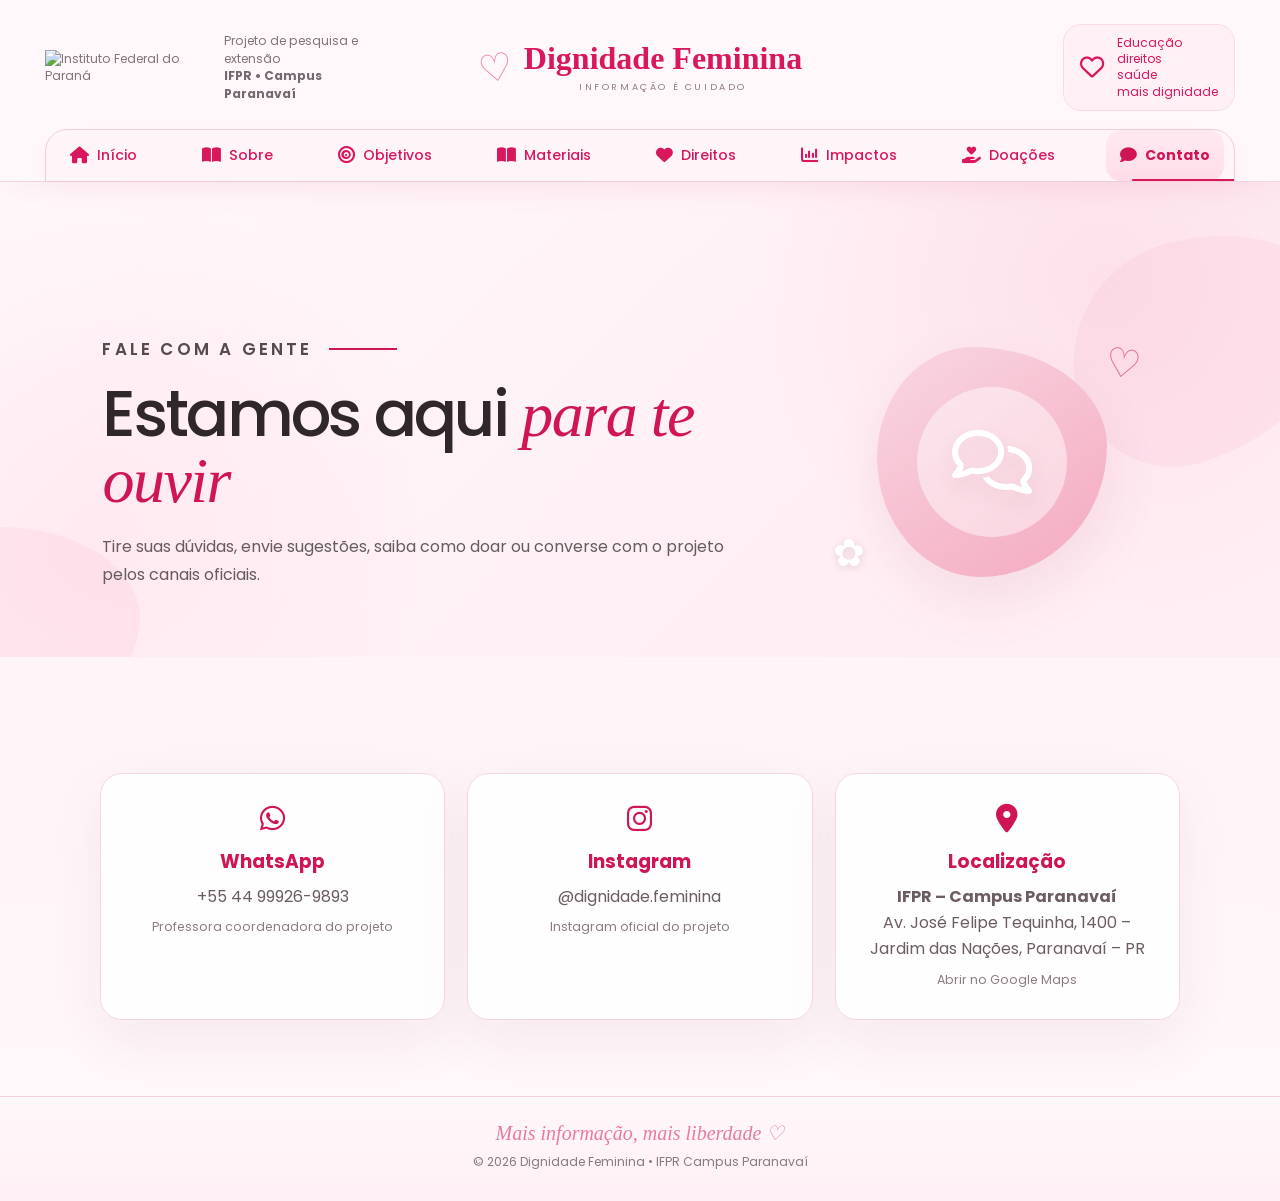
==== commit 7792f37a: "Add files via upload" ====
--- a/contato.html
+++ b/contato.html
@@ -1,5 +1,13 @@
 <!DOCTYPE html><html lang="pt-BR"><head><meta charset="UTF-8"><meta name="viewport" content="width=device-width, initial-scale=1.0"><title>Dignidade Feminina | Contato</title><link rel="preconnect" href="https://fonts.googleapis.com"><link rel="preconnect" href="https://fonts.gstatic.com" crossorigin><link href="https://fonts.googleapis.com/css2?family=Poppins:wght@400;500;600;700;800&display=swap" rel="stylesheet"><link rel="stylesheet" href="https://cdnjs.cloudflare.com/ajax/libs/font-awesome/6.5.2/css/all.min.css"><link rel="stylesheet" href="style.css"></head><body class="page-contato">
-<header class="cabecalho"><a href="index.html" class="logo"><span class="logo-icone">❤</span><span>Dignidade<br><strong>Feminina</strong></span></a><button class="menu-btn" id="menuBtn">☰</button><nav class="menu" id="menu"><a href="index.html">Início</a><a href="sobre.html">Sobre</a><a href="objetivos.html">Objetivos</a><a href="impactos.html">Impactos</a><a href="direitos.html">Direitos</a><a href="doacoes.html">Doações</a><a href="materiais.html">Materiais</a><a class="ativo" href="contato.html">Contato</a></nav></header>
+<header class="cabecalho novo-cabecalho">
+  <div class="cabecalho-institucional">
+    <div class="ifpr-topo"><img src="https://upload.wikimedia.org/wikipedia/commons/6/69/Instituto_Federal_do_Paran%C3%A1_-_Marca_Horizontal_2015.svg" alt="Instituto Federal do Paraná"><span>Projeto de pesquisa e extensão<br><strong>IFPR • Campus Paranavaí</strong></span></div>
+    <a href="index.html" class="marca-projeto"><span class="marca-flor">♡</span><span><strong>Dignidade Feminina</strong><small>INFORMAÇÃO É CUIDADO</small></span></a>
+    <div class="selo-topo"><i class="fa-regular fa-heart"></i><span>Educação<br>direitos<br>saúde<br>mais dignidade</span></div>
+  </div>
+  <button class="menu-btn" id="menuBtn" aria-label="Abrir menu">☰</button>
+  <nav class="menu menu-ilustrado" id="menu"><a class="" href="index.html"><i class="fa-solid fa-house"></i><span>Início</span></a><a class="" href="sobre.html"><i class="fa-solid fa-book-open"></i><span>Sobre</span></a><a class="" href="objetivos.html"><i class="fa-solid fa-bullseye"></i><span>Objetivos</span></a><a class="" href="materiais.html"><i class="fa-solid fa-book-open"></i><span>Materiais</span></a><a class="" href="direitos.html"><i class="fa-solid fa-heart"></i><span>Direitos</span></a><a class="" href="impactos.html"><i class="fa-solid fa-chart-column"></i><span>Impactos</span></a><a class="" href="doacoes.html"><i class="fa-solid fa-hand-holding-heart"></i><span>Doações</span></a><a class="ativo" href="contato.html"><i class="fa-solid fa-comment"></i><span>Contato</span></a></nav>
+</header>
 <main><section class="page-hero unified-hero">
       <div class="unified-hero-copy">
         <p class="etiqueta">Fale com a gente <span class="linha-etiqueta"></span></p>
@@ -10,4 +18,4 @@
         <div class="art-orb"><i class="fa-regular fa-comments"></i></div>
         <span class="art-heart">♡</span><span class="art-flower">✿</span>
       </div>
-    </section><section class="secao"><div class="contato-grid"><div class="contato-card"><i class="fa-brands fa-whatsapp"></i><h3>WhatsApp</h3><a href="https://wa.me/5544999269893" target="_blank" rel="noopener">+55 44 99926-9893</a><small>Professora coordenadora do projeto</small></div><div class="contato-card"><i class="fa-brands fa-instagram"></i><h3>Instagram</h3><a href="https://www.instagram.com/dignidade.feminina" target="_blank" rel="noopener">@dignidade.feminina</a><small>Instagram oficial do projeto</small></div><a class="contato-card contato-card-link" href="https://www.google.com/maps/search/?api=1&query=Av.%20Jos%C3%A9%20Felipe%20Tequinha%2C%201400%20-%20Jardim%20das%20Na%C3%A7%C3%B5es%2C%20Paranava%C3%AD%20-%20PR" target="_blank" rel="noopener"><i class="fa-solid fa-location-dot"></i><h3>Localização</h3><p><strong>IFPR – Campus Paranavaí</strong><br>Av. José Felipe Tequinha, 1400 – Jardim das Nações, Paranavaí – PR</p><small>Abrir no Google Maps</small></a></div></section></main><footer><p>© 2026 Dignidade Feminina • IFPR Campus Paranavaí</p></footer><script src="script.js"></script></body></html>
+    </section><section class="secao"><div class="contato-grid"><div class="contato-card"><i class="fa-brands fa-whatsapp"></i><h3>WhatsApp</h3><a href="https://wa.me/5544999269893" target="_blank" rel="noopener">+55 44 99926-9893</a><small>Professora coordenadora do projeto</small></div><div class="contato-card"><i class="fa-brands fa-instagram"></i><h3>Instagram</h3><a href="https://www.instagram.com/dignidade.feminina" target="_blank" rel="noopener">@dignidade.feminina</a><small>Instagram oficial do projeto</small></div><a class="contato-card contato-card-link" href="https://www.google.com/maps/search/?api=1&query=Av.%20Jos%C3%A9%20Felipe%20Tequinha%2C%201400%20-%20Jardim%20das%20Na%C3%A7%C3%B5es%2C%20Paranava%C3%AD%20-%20PR" target="_blank" rel="noopener"><i class="fa-solid fa-location-dot"></i><h3>Localização</h3><p><strong>IFPR – Campus Paranavaí</strong><br>Av. José Felipe Tequinha, 1400 – Jardim das Nações, Paranavaí – PR</p><small>Abrir no Google Maps</small></a></div></section></main><footer class="rodape-novo"><p class="frase-final">Mais informação, mais liberdade ♡</p><p>© 2026 Dignidade Feminina • IFPR Campus Paranavaí</p></footer><script src="script.js"></script></body></html>
--- a/style.css
+++ b/style.css
@@ -618,3 +618,117 @@
   .logo { font-size:.72rem; }
   .logo-icone { width:36px; height:36px; }
 }
+
+/* ===== Atualização visual: imagens, figurinhas e passo a passo ===== */
+.ifpr-assinatura{display:flex;align-items:center;justify-content:center;gap:18px;flex-wrap:wrap;margin-bottom:12px}
+.ifpr-assinatura img{width:min(230px,60vw);height:auto;display:block;background:#fff;border-radius:12px;padding:7px 10px}
+.ifpr-assinatura span{font-size:.82rem;line-height:1.45;color:inherit;opacity:.82;text-align:left}
+.sticker{display:inline-grid;place-items:center;width:48px;height:48px;border-radius:16px;background:#fff0f5;border:1px solid rgba(194,24,91,.13);font-size:1.45rem;box-shadow:0 8px 22px rgba(194,24,91,.08);transform:rotate(-3deg)}
+.card .sticker{margin-bottom:14px}.card:nth-child(even) .sticker{transform:rotate(3deg)}
+.explicacao-visual{display:grid;grid-template-columns:repeat(3,1fr);gap:18px;margin-top:28px}
+.explicacao-item{background:#fff;border:1px solid rgba(194,24,91,.10);border-radius:24px;padding:24px;box-shadow:0 12px 32px rgba(194,24,91,.07)}
+.explicacao-item h3{margin:12px 0 8px}.explicacao-item p{margin:0;color:#6b5d63;line-height:1.65}
+.passo-a-passo-visual{display:grid;grid-template-columns:repeat(3,1fr);gap:18px;margin-top:24px;counter-reset:etapas}
+.etapa-visual{position:relative;background:#fff;border:1px solid rgba(194,24,91,.12);border-radius:24px;padding:26px 22px 22px;box-shadow:0 12px 30px rgba(194,24,91,.07);overflow:hidden}
+.etapa-numero{display:grid;place-items:center;width:42px;height:42px;border-radius:50%;background:#c2185b;color:#fff;font-weight:800;margin-bottom:14px;box-shadow:0 8px 18px rgba(194,24,91,.18)}
+.etapa-icone{position:absolute;right:18px;top:16px;font-size:1.7rem;opacity:.9}
+.etapa-visual h3{font-size:1rem;margin:0 42px 8px 0}.etapa-visual p{font-size:.91rem;color:#6b5d63;line-height:1.6;margin:0}
+.alerta-ajuda{display:flex;gap:16px;align-items:flex-start;background:linear-gradient(135deg,#fff0f5,#fff9fb);border:1px solid rgba(194,24,91,.14);border-radius:22px;padding:22px;margin-top:24px}
+.alerta-ajuda .sticker{flex:0 0 auto}.alerta-ajuda h3{margin:0 0 5px}.alerta-ajuda p{margin:0;line-height:1.6}
+.direito-resumo{display:grid;grid-template-columns:repeat(3,1fr);gap:14px;margin:22px 0}
+.direito-resumo div{background:#fff7fa;border-radius:18px;padding:18px;text-align:center;border:1px solid rgba(194,24,91,.10)}
+.direito-resumo strong{display:block;color:#c2185b;font-size:1.25rem;margin-bottom:4px}.direito-resumo span{font-size:.86rem;color:#6b5d63}
+@media(max-width:820px){.explicacao-visual,.passo-a-passo-visual,.direito-resumo{grid-template-columns:1fr}.etapa-visual{padding:22px 18px}.ifpr-assinatura{gap:10px}.ifpr-assinatura span{text-align:center}.alerta-ajuda{padding:18px}}
+
+
+/* ===== Identidade institucional no topo — aplicada a todas as páginas ===== */
+.novo-cabecalho{display:block;padding:24px 3.5% 0;background:rgba(255,255,255,.94);border-bottom:1px solid #f4d6e1;position:sticky;top:0;z-index:1000;backdrop-filter:blur(12px)}
+.cabecalho-institucional{max-width:1420px;margin:0 auto 18px;display:grid;grid-template-columns:1fr 1.35fr 1fr;align-items:center;gap:24px}
+.ifpr-topo{display:flex;align-items:center;gap:16px;color:#81757a;font-size:.76rem;line-height:1.45}.ifpr-topo img{width:205px;max-width:48%;height:auto;display:block}.ifpr-topo strong{color:#746970}
+.marca-projeto{justify-self:center;text-decoration:none;color:#d8175d;display:flex;align-items:center;gap:12px;text-align:center}.marca-projeto strong{display:block;font-family:Georgia,'Times New Roman',serif;font-size:2rem;font-weight:600;white-space:nowrap}.marca-projeto small{display:block;margin-top:3px;color:#8f7b83;letter-spacing:.28em;font-size:.58rem}.marca-flor{font-size:2.4rem;font-family:Georgia,serif;color:#f18bad;transform:rotate(-10deg)}
+.selo-topo{justify-self:end;display:flex;align-items:center;gap:12px;background:#fff0f5;border:1px solid #f7dce6;border-radius:18px;padding:10px 16px;color:#d8175d;font-size:.75rem;line-height:1.35}.selo-topo i{font-size:1.55rem}
+.menu-ilustrado{max-width:1420px;margin:0 auto -1px;padding:0 10px;display:flex;justify-content:space-between;align-items:stretch;border:1px solid #f2d5df;border-radius:22px 22px 0 0;background:#fffafb;overflow:hidden}.menu-ilustrado a{display:flex;align-items:center;justify-content:center;gap:8px;padding:15px 14px;color:#d8175d;text-decoration:none;font-size:.88rem;border-radius:15px;position:relative}.menu-ilustrado a i{font-size:1.05rem}.menu-ilustrado a.ativo{background:#ffe7ef;font-weight:700}.menu-ilustrado a.ativo:after{content:'';position:absolute;left:22%;right:22%;bottom:0;height:2px;background:#d8175d;border-radius:3px}
+.rodape-novo{padding:24px 7% 30px!important;background:linear-gradient(180deg,#fff,#fff8fb)!important}.rodape-novo .frase-final{font-family:Georgia,'Times New Roman',serif;font-style:italic;color:#e77b9e;font-size:1.25rem;margin:0 0 8px}.rodape-novo p:last-child{font-size:.76rem;margin:0;color:#8a7a80}
+/* Corrige o alinhamento da ferramenta do ciclo */
+.calculadora-ciclo{align-items:start!important}.campo-ciclo{display:flex;flex-direction:column;height:100%}.campo-ciclo label{text-align:center}.campo-ciclo input{width:100%;min-height:56px}.campo-ciclo small{text-align:center;margin-top:7px;min-height:20px}.calculadora-ciclo>.btn{align-self:end}.resultado-ciclo{grid-column:1/-1}.aviso-ciclo{grid-column:1/-1}
+@media(max-width:1050px){.cabecalho-institucional{grid-template-columns:1fr auto}.marca-projeto{grid-column:1/-1;grid-row:1;justify-self:center}.ifpr-topo{grid-row:2}.selo-topo{grid-row:2}.menu-ilustrado a{font-size:.78rem;padding:13px 8px;gap:5px}}
+@media(max-width:820px){.novo-cabecalho{padding:12px 16px}.cabecalho-institucional{display:flex;margin:0;justify-content:space-between;gap:10px}.ifpr-topo span,.selo-topo,.marca-projeto small,.marca-flor{display:none}.ifpr-topo img{width:115px;max-width:none}.marca-projeto{margin-left:auto;margin-right:48px}.marca-projeto strong{font-size:1.2rem;white-space:normal}.novo-cabecalho .menu-btn{display:block;position:absolute;right:16px;top:17px}.menu-ilustrado{display:none;position:absolute;left:16px;right:16px;top:68px;margin:0;padding:10px;border-radius:18px;box-shadow:0 14px 35px rgba(90,35,55,.13);background:#fff;flex-direction:column;overflow:visible}.menu-ilustrado.aberto,.menu-ilustrado.open,.menu-ilustrado.ativo-menu{display:flex}.menu-ilustrado a{justify-content:flex-start;padding:11px 14px}.menu-ilustrado a.ativo:after{display:none}.rodape-novo .frase-final{font-size:1.05rem}}
+@media(max-width:820px){.menu-ilustrado.ativo{display:flex}}
+
+/* ===== Fundo rosado delicado inspirado no mockup aprovado ===== */
+html,
+body {
+  background:
+    radial-gradient(circle at 12% 8%, rgba(255, 218, 232, .46), transparent 25%),
+    radial-gradient(circle at 88% 18%, rgba(255, 228, 238, .62), transparent 28%),
+    linear-gradient(180deg, #fff8fb 0%, #fff3f7 48%, #fff8fb 100%) !important;
+}
+
+.novo-cabecalho {
+  background: rgba(255, 248, 251, .96) !important;
+  border-bottom-color: #f5d4e0 !important;
+  box-shadow: 0 10px 28px rgba(194, 24, 91, .045);
+}
+
+.menu-ilustrado {
+  background: rgba(255, 245, 249, .96) !important;
+  border-color: #f2ccda !important;
+  box-shadow: 0 8px 24px rgba(194, 24, 91, .035);
+}
+
+.menu-ilustrado a.ativo {
+  background: linear-gradient(180deg, #ffe9f1 0%, #ffdce8 100%) !important;
+}
+
+.site-hero,
+.unified-hero,
+.direitos-hero,
+.page-hero {
+  background:
+    radial-gradient(circle at 86% 20%, rgba(244, 166, 194, .20), transparent 30%),
+    radial-gradient(circle at 8% 74%, rgba(255, 220, 233, .48), transparent 28%),
+    linear-gradient(135deg, #fff8fb 0%, #fff0f5 58%, #ffeef4 100%) !important;
+}
+
+.secao,
+.conteudo-pagina {
+  background: transparent !important;
+}
+
+.home-faixa,
+.ferramenta-secao {
+  background: linear-gradient(180deg, rgba(255,255,255,.42) 0%, rgba(255,241,246,.68) 100%) !important;
+}
+
+.bloco-texto,
+.card,
+.dado-card,
+.impacto-card,
+.mito-card,
+.material-card,
+.contato-card,
+.calculadora-ciclo,
+.painel-grafico,
+.explicacao-item,
+.etapa-visual {
+  background: rgba(255,255,255,.88) !important;
+  backdrop-filter: blur(4px);
+}
+
+.fonte-box,
+.passo,
+.selo-confiavel,
+.direito-resumo div {
+  background: #fff3f7 !important;
+}
+
+.rodape-novo {
+  background: linear-gradient(180deg, #fff7fa 0%, #fff0f5 100%) !important;
+  border-top: 1px solid #f4d2df !important;
+}
+
+@media (max-width: 820px) {
+  .menu-ilustrado {
+    background: #fff7fa !important;
+  }
+}
